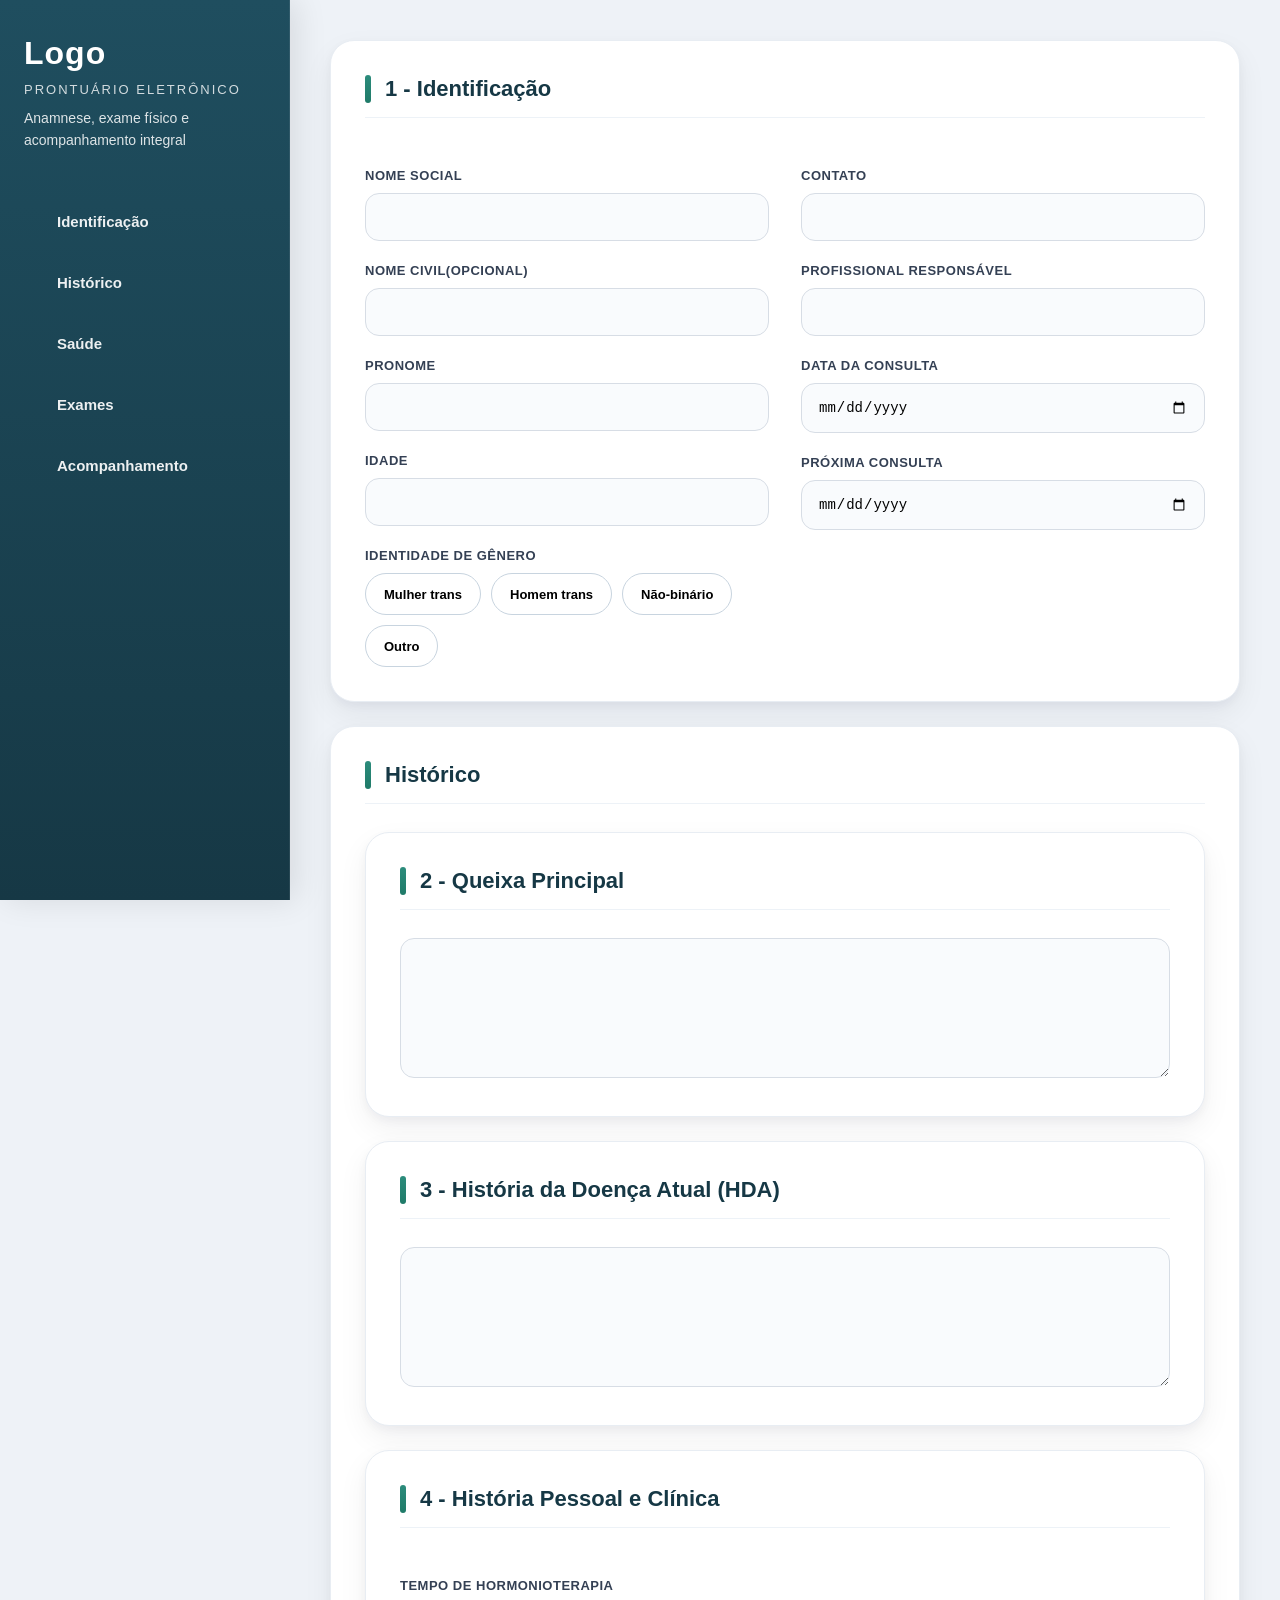
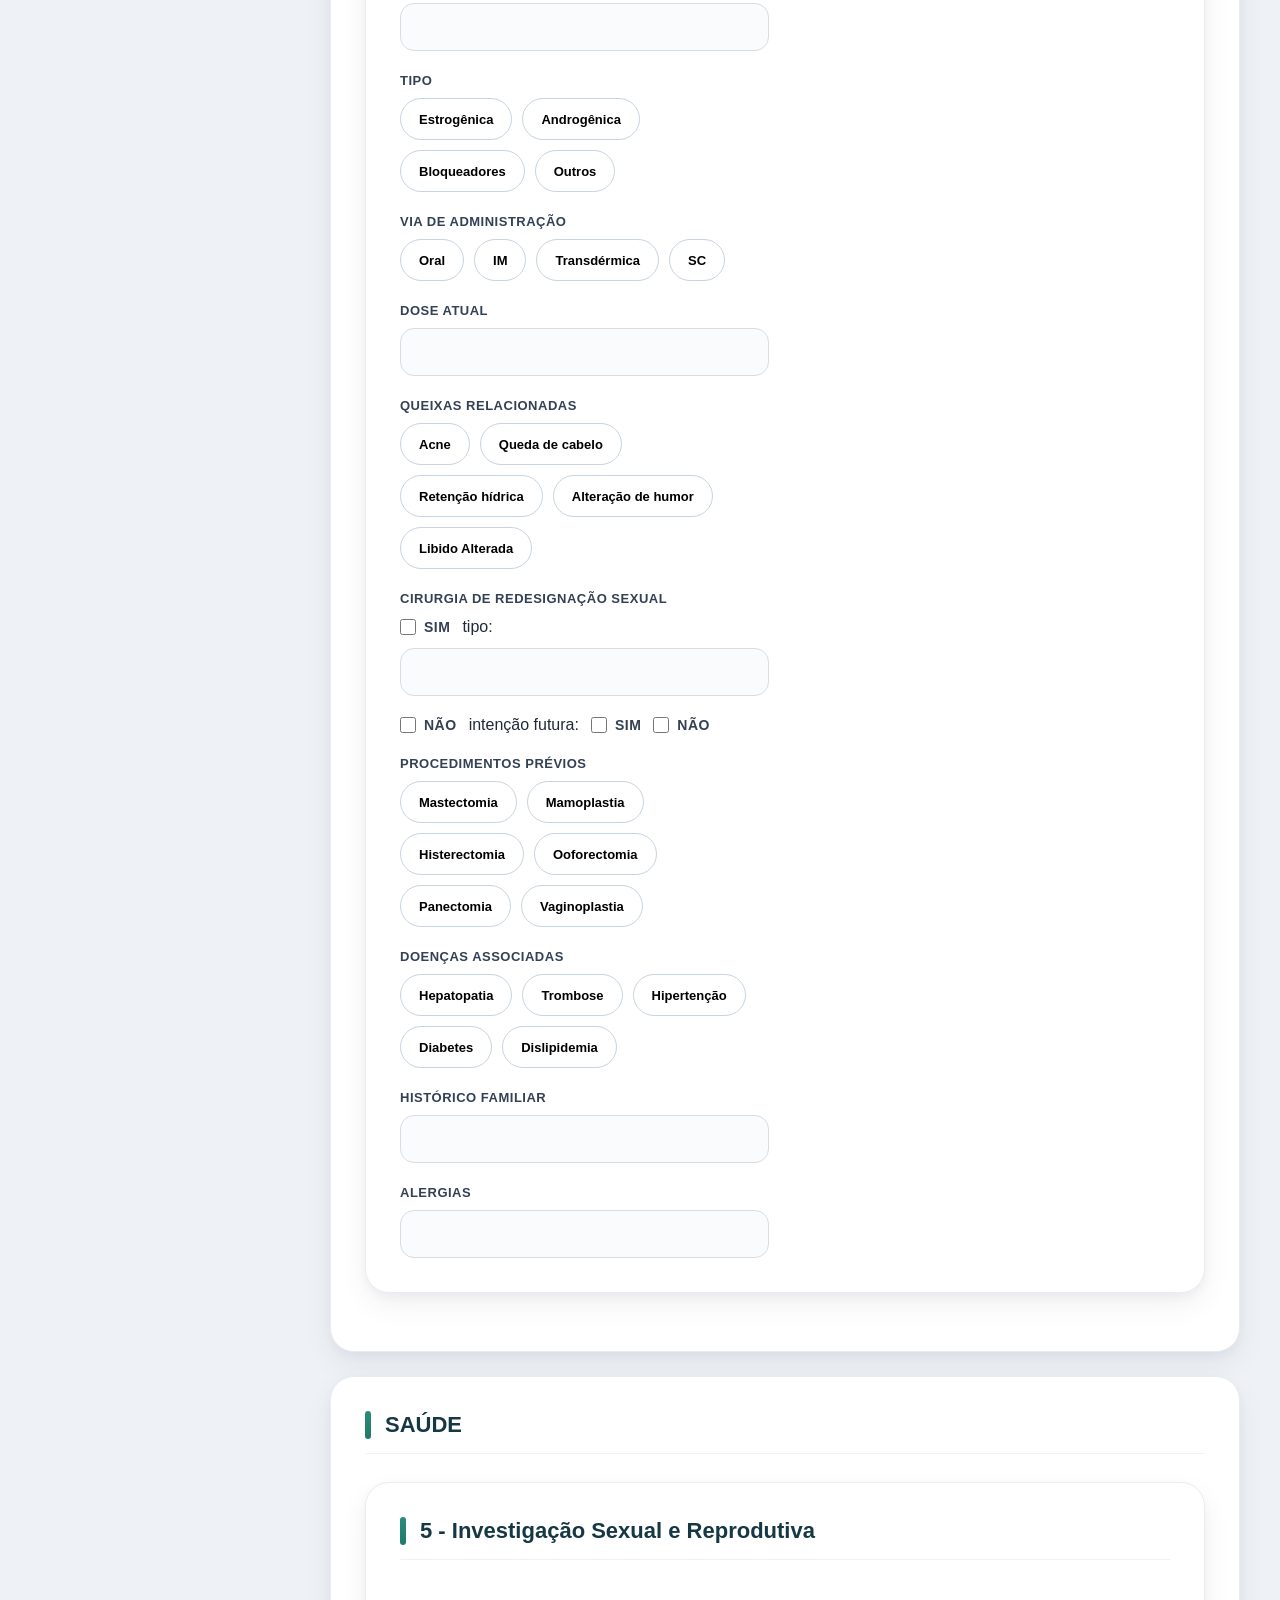
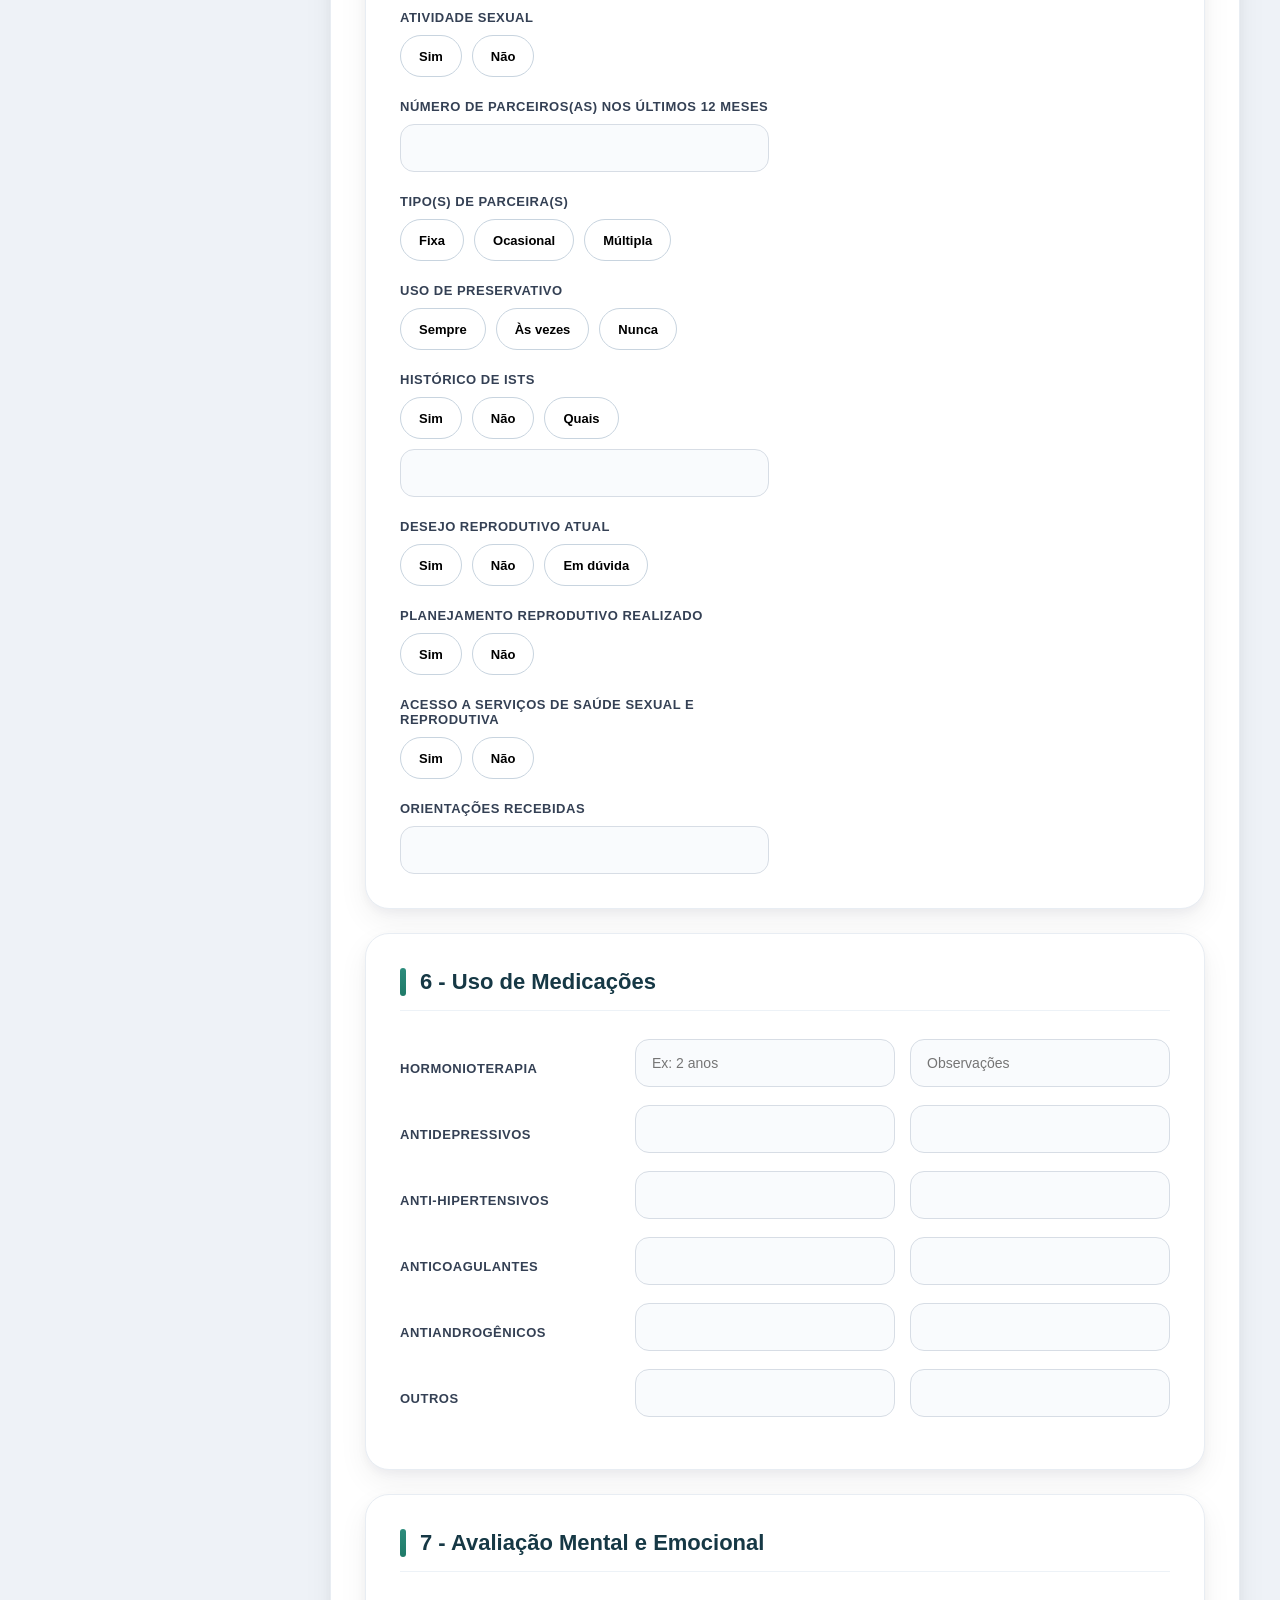
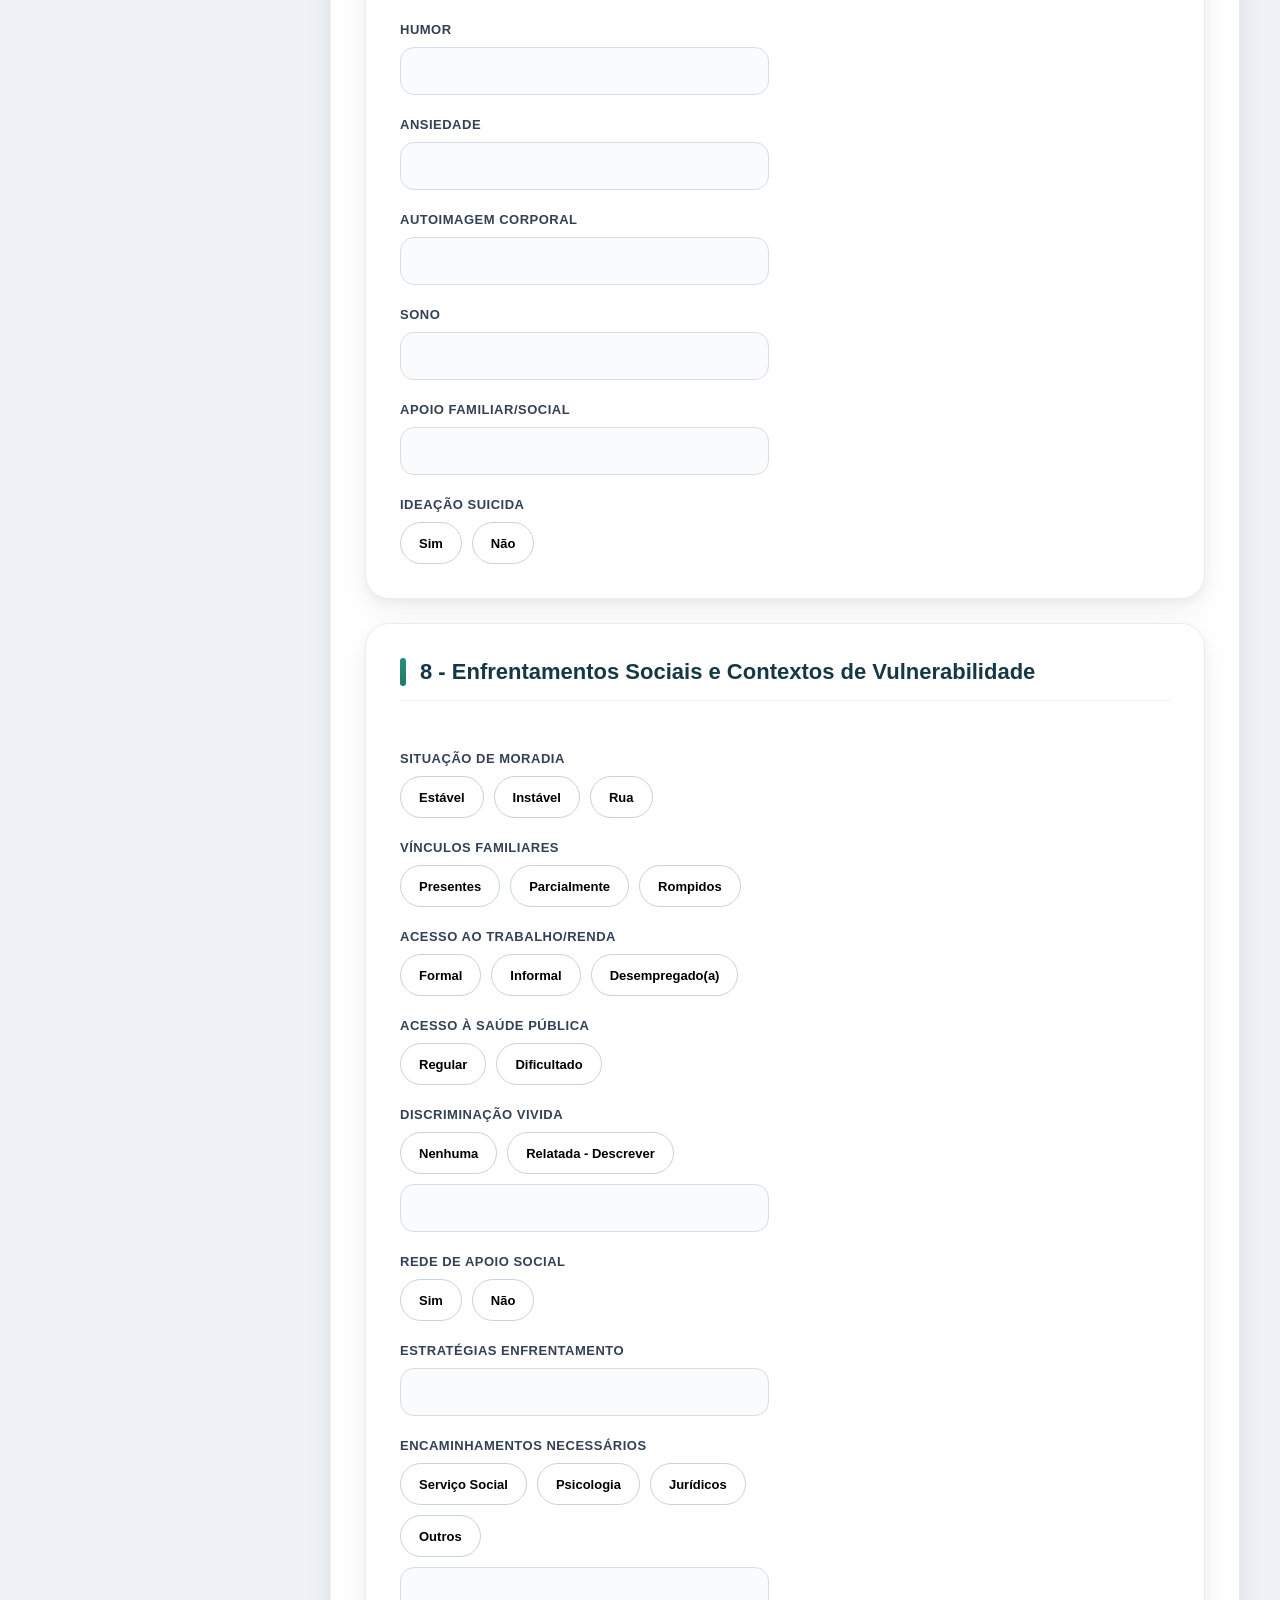
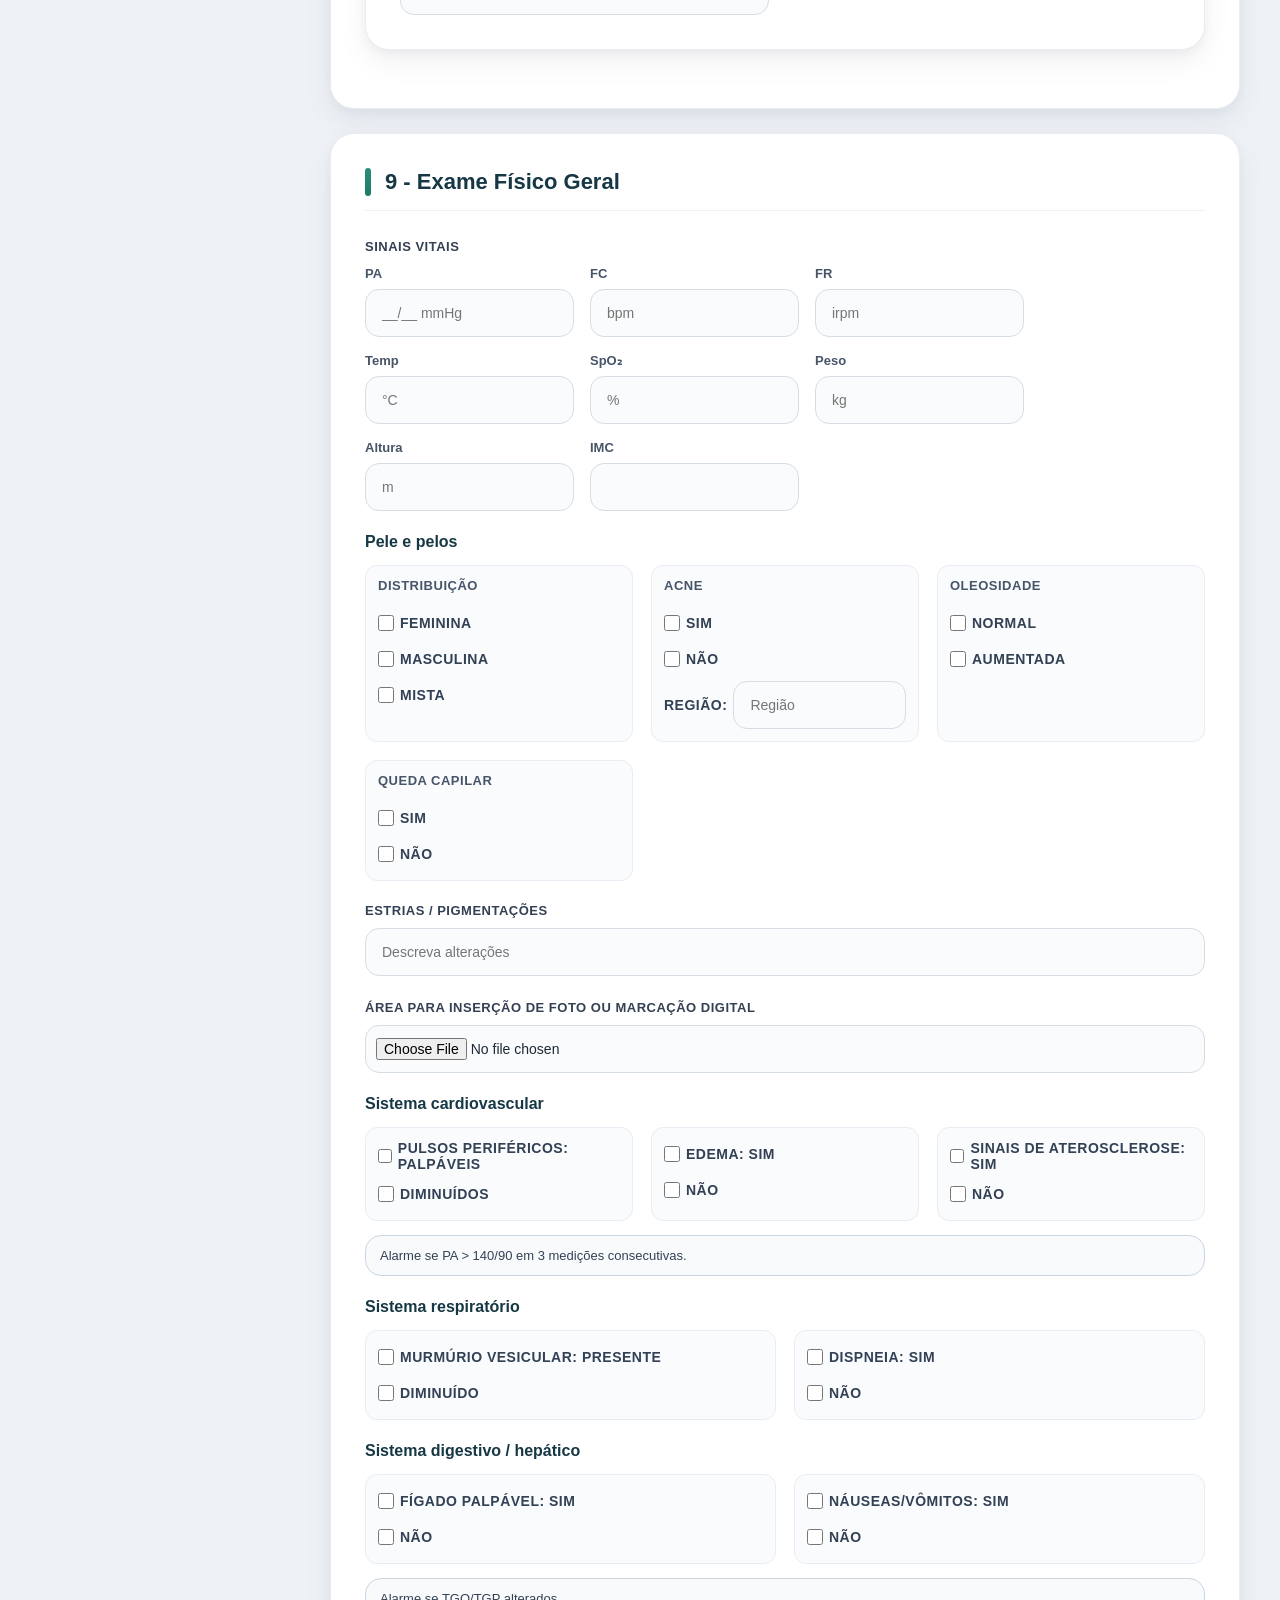
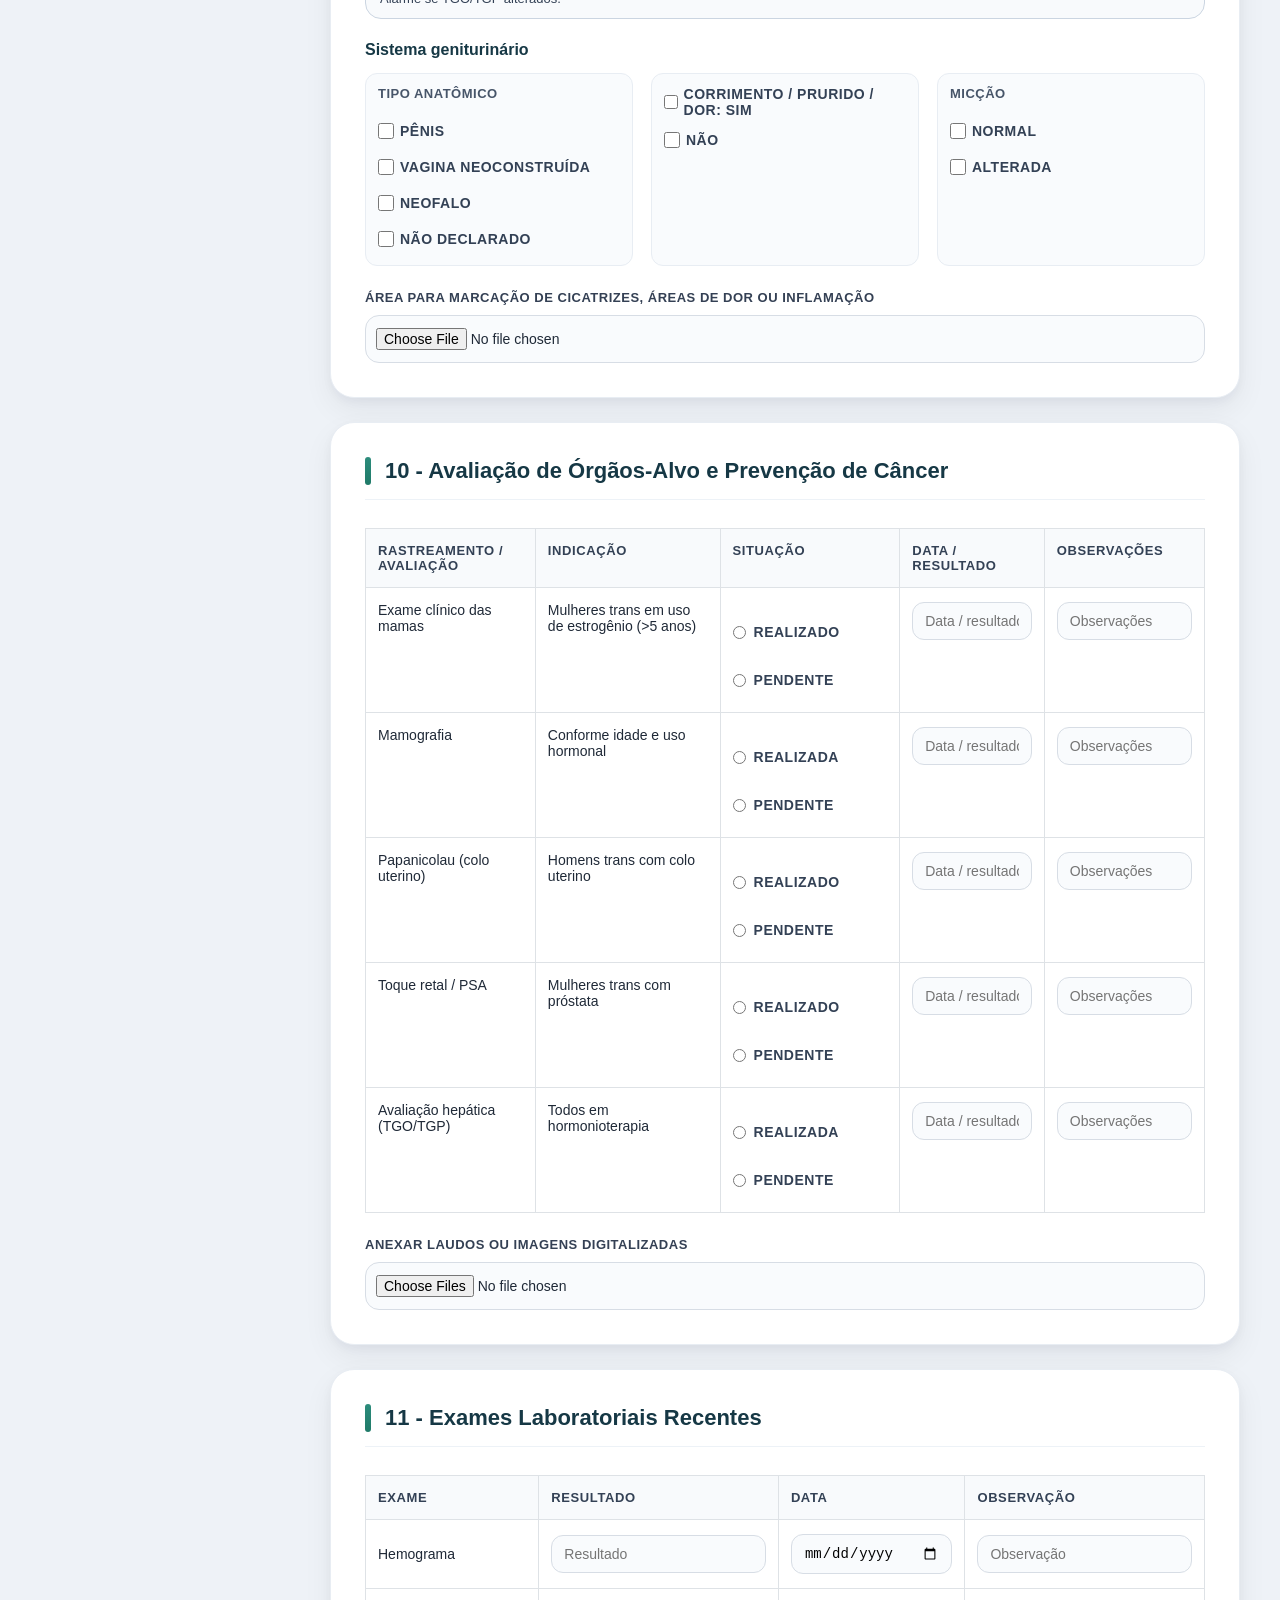
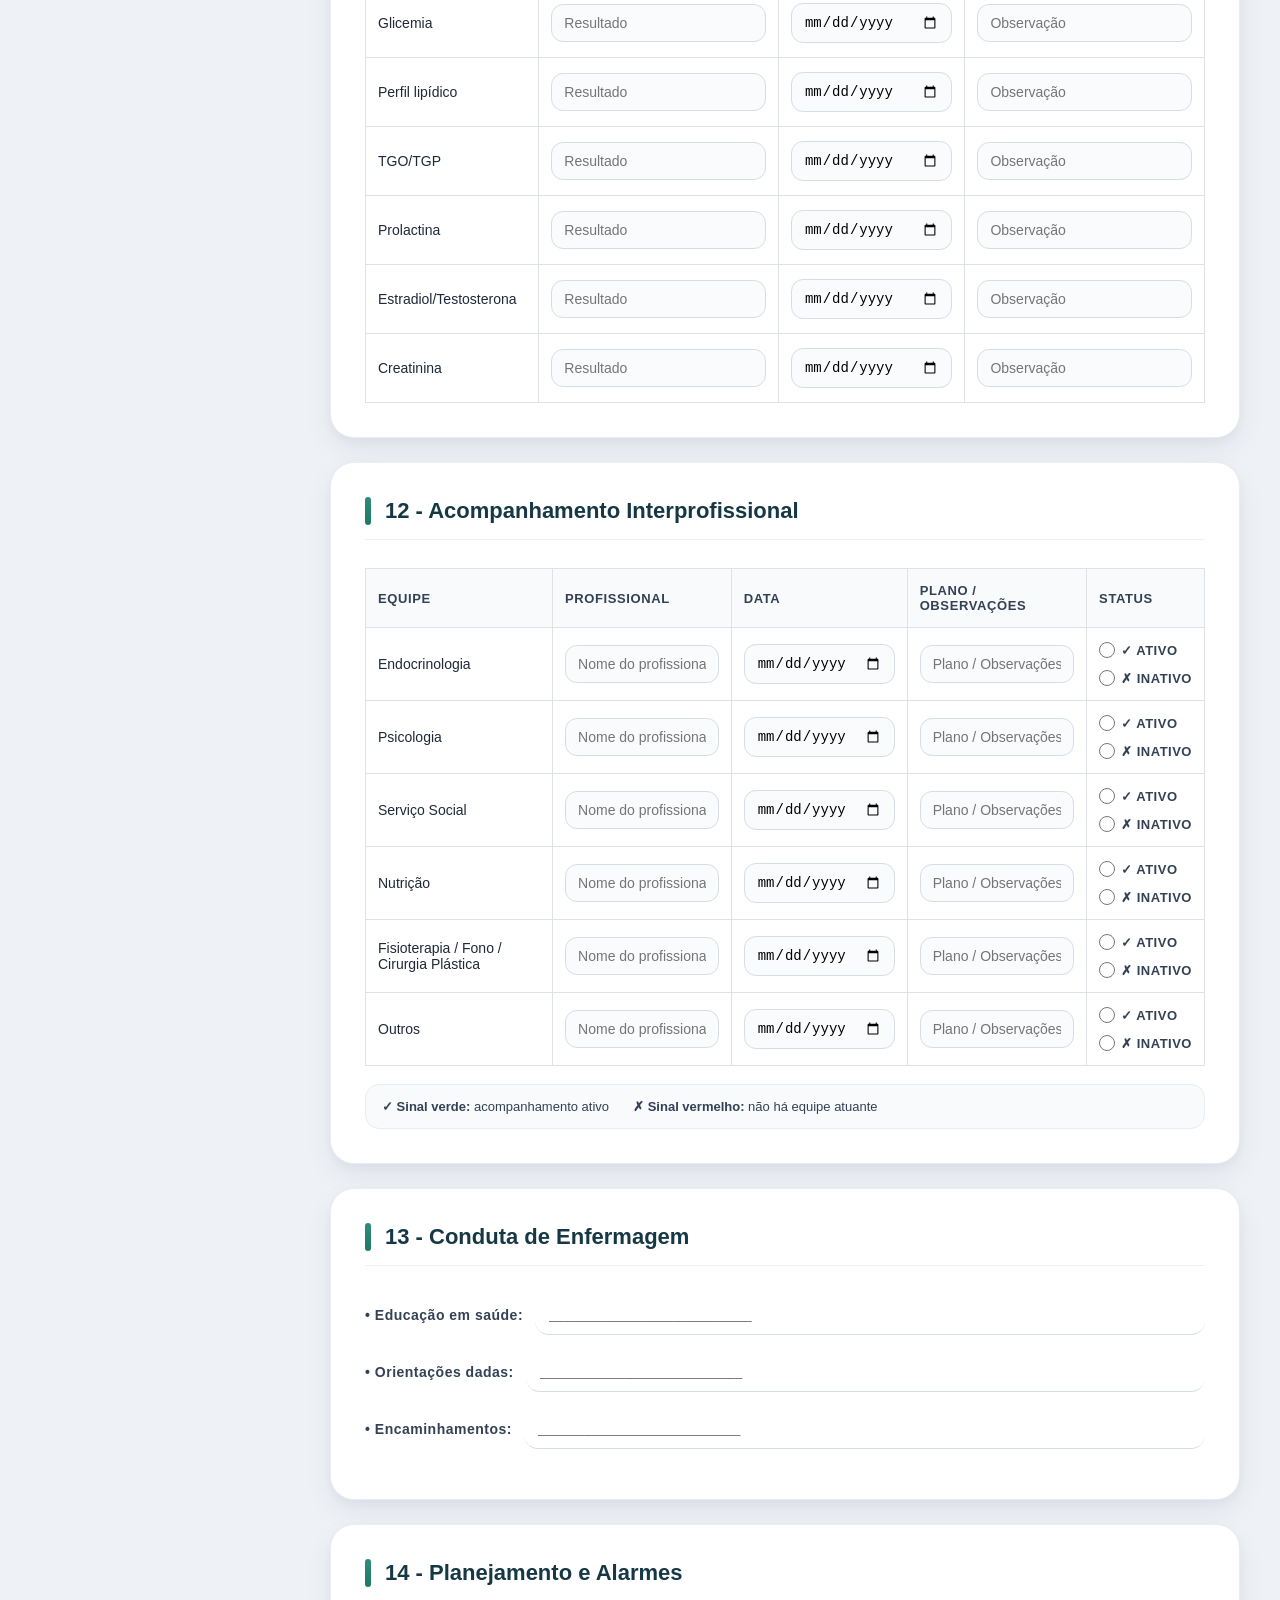
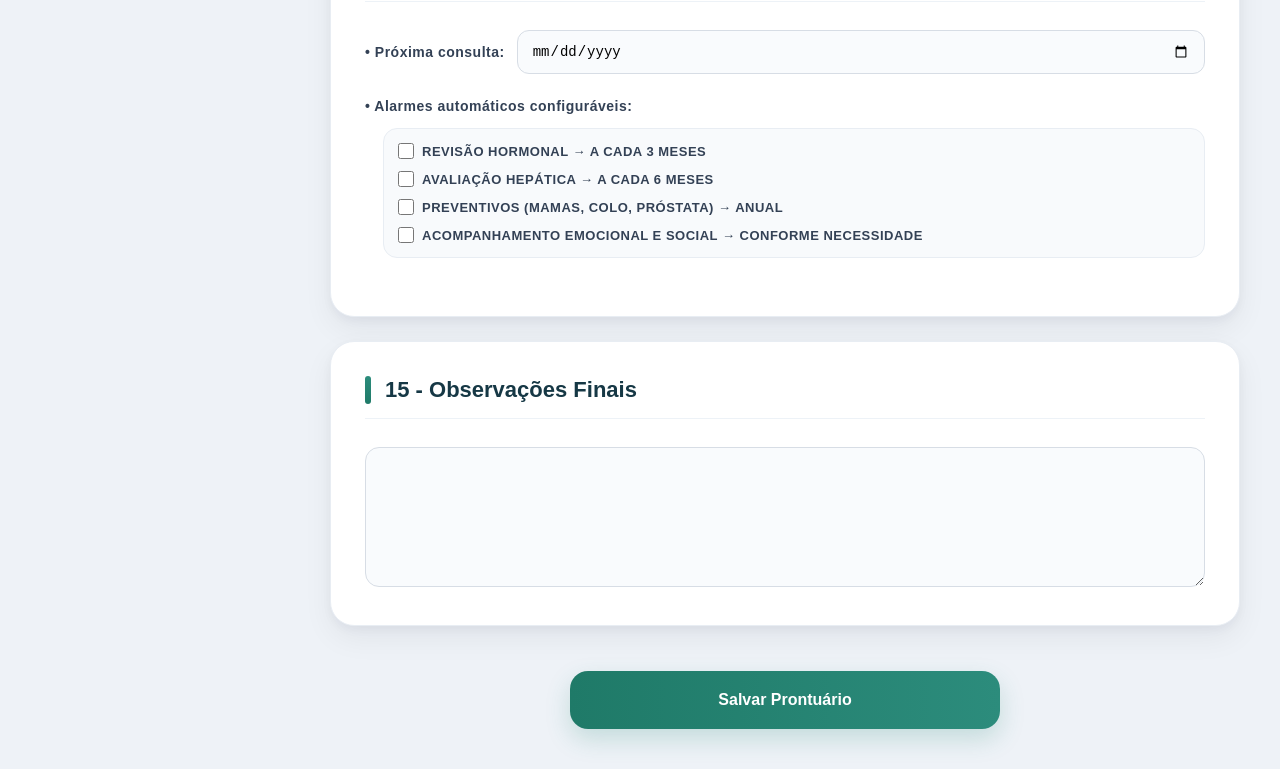
==== TelaInicial/Index.html @ a903171a "Nova alteração" ====
<!DOCTYPE html>
<html lang="pt-BR">

<head>
  <meta charset="UTF-8">
  <title>Prontuário Eletrônico</title>
  <link rel="stylesheet" href="style.css">
  <link rel="stylesheet"
  href="https://cdn-uicons.flaticon.com/uicons-regular-rounded/css/uicons-regular-rounded.css">
  
</head>

<body>

  <div class="sidebar">

    <div class="logo">
      <h2>Logo</h2>
      <p class="subtitle">PRONTUÁRIO ELETRÔNICO</p>
      <p>Anamnese, exame físico e acompanhamento integral</p>
    </div>

    <nav class="menu">

  <a href="#">
    <i class="fi fi-rr-user"></i>
    Identificação
  </a>

  <a href="#">
    <i class="fi fi-rr-file-medical"></i>
    Histórico
  </a>

  <a href="#">
    <i class="fi fi-rr-heart"></i>
    Saúde
  </a>

  <a href="#">
    <i class="fi fi-rr-test-tube"></i>
    Exames
  </a>

  <a href="#">
    <i class="fi fi-rr-envelope"></i>
    Acompanhamento
  </a>

</nav>

  </div>

  <!-- CONTEÚDO -->
  <div class="content">

    <form>

      <!-- IDENTIFICAÇÃO -->
      <div class="section">

        <h2>1 - Identificação</h2>

        <div class="grid-2">

          <div>

            <label>Nome Social</label>
            <input type="text" id="nome">

            <label>Nome Civil(Opcional)</label>
            <input type="text" id="nomeCivil">

            <label>Pronome</label>
            <input type="text" id="pronome">

            <label>Idade</label>
            <input type="number" id="idade">

             
              <label>Identidade de Gênero</label>

              <div class="buttons" id="identidadeGenero">
              <button type="button" class="btn-select">Mulher trans</button>
              <button type="button" class="btn-select">Homem trans</button>
              <button type="button" class="btn-select">Não-binário</button>
              <button type="button" class="btn-select">Outro</button>
            </div>

          </div>

          <div>

            <label>Contato</label>
            <input type="text" id="contato">

            <label>Profissional responsável</label>
            <input type="text" id="profissional">

            <label>Data da Consulta</label>
            <input type="date" id="dataConsulta">

            <label>Próxima Consulta</label>
            <input type="date" id="proximaConsulta">

          </div>

        </div>

      </div>

      <!-- HISTÓRICO -->
      <div class="section">

        <h2>Histórico</h2>

        <!-- QUEIXA -->
        <div class="section" >
          <h2>2 - Queixa Principal</h2>
          <textarea id="queixaPrincipal" ></textarea>
        </div>

        <!-- HDA -->
        <div class="section" >
          <h2>3 - História da Doença Atual (HDA)</h2>
          <textarea id="hda"></textarea>
        </div>

        <!-- HISTÓRIA CLÍNICA -->
        <div class="section">

          <h2>4 - História Pessoal e Clínica</h2>

          <div class="grid-2">

            <div>

              <label>Tempo de Hormonioterapia</label>
              <input type="text" id="tempoHormonioterapia">

              <label>Tipo</label>

              <div class="buttons" id="tipoHormonioterapia">
                <button type="button" class="btn-select">Estrogênica</button>
                <button type="button" class="btn-select">Androgênica</button>
                <button type="button" class="btn-select">Bloqueadores</button>
		            <button type="button" class="btn-select">Outros</button>
              </div>

              <label>Via de Administração</label>

              <div class="buttons" id="viaAdministracao">
                <button type="button" class="btn-select">Oral</button>
                <button type="button" class="btn-select">IM</button>
                <button type="button" class="btn-select">Transdérmica</button>
                <button type="button" class="btn-select">SC</button>
              </div>

              <label>Dose Atual</label>
              <input type="text" id="doseAtual">
	
	     <label>Queixas Relacionadas</label>

              <div class="buttons" id="queixasRelacionadas">
                <button type="button" class="btn-select">Acne</button>
                <button type="button" class="btn-select">Queda de cabelo</button>
                <button type="button" class="btn-select">Retenção hídrica</button>
                <button type="button" class="btn-select">Alteração de humor</button>
		            <button type="button" class="btn-select">Libido Alterada</button>
              </div>

	     <label>Cirurgia de redesignação sexual</label>

             <div class="linha-check">
             <div class="linha-topo">

             <label class="check" >
             <input type="checkbox" id="cirurgiaRedesignacaoSim">
             Sim</label>
             <span>tipo:</span>

             <input type="text" class="input-mini" id="tipoCirurgiaRedesignacao">
             </div>

             <div class="linha-baixo">

             <label class="check" >
             <input type="checkbox" id="cirurgiaRedesignacaoNao">
             Não</label>
             <span>intenção futura:</span>

             <label class="check" >
             <input type="checkbox" id="cirurgiaRedesignacaoIntencao">
             Sim
             </label>

             <label class="check" >
             <input type="checkbox" id="cirurgiaRedesignacaoIntencaoNao">
             Não
             </label>

             </div>
            </div>

              <label>Procedimentos Prévios</label>
              <div class="buttons" id="procedimentosPrevios">
                <button type="button" class="btn-select">Mastectomia</button>
                <button type="button" class="btn-select">Mamoplastia</button>
                <button type="button" class="btn-select">Histerectomia</button>
                <button type="button" class="btn-select">Ooforectomia</button>
		            <button type="button" class="btn-select">Panectomia</button>
                <button type="button" class="btn-select">Vaginoplastia</button>
              </div>

              <label>Doenças Associadas</label>
              <div class="buttons" id="doencasAssociadas">
                <button type="button" class="btn-select">Hepatopatia</button>
                <button type="button" class="btn-select">Trombose</button>
                <button type="button" class="btn-select">Hipertenção</button>
                <button type="button" class="btn-select">Diabetes</button>
		            <button type="button" class="btn-select">Dislipidemia</button>
              </div> 

              <label>Histórico familiar</label>
              <input type="text" id="historicoFamiliar">

              <label>Alergias</label>
              <input type="text" id="alergias">

            </div>

          </div>

        </div>
      </div>

        <!-- SAÚDE SEXUAL -->
       <div class="section">

  <h2>SAÚDE</h2>

  <!-- INVESTIGAÇÃO SEXUAL -->
  <div class="section">

    <h2>5 - Investigação Sexual e Reprodutiva</h2>

    <div class="grid-2">

      <div>

        <label>Atividade sexual</label>

        <div class="buttons" id="atividadeSexual">
          <button type="button" class="btn-select">Sim</button>
          <button type="button" class="btn-select">Não</button>
        </div>

        <label>Número de parceiros(as) nos últimos 12 meses</label>
        <input type="number" id="numeroParceiros">

        <label>Tipo(s) de parceira(s)</label>

        <div class="buttons" id="tipoParceira">
          <button type="button" class="btn-select">Fixa</button>
          <button type="button" class="btn-select">Ocasional</button>
          <button type="button" class="btn-select">Múltipla</button>
        </div>

        <label>Uso de preservativo</label>

        <div class="buttons" id="usoPreservativo">
          <button type="button" class="btn-select">Sempre</button>
          <button type="button" class="btn-select">Às vezes</button>
          <button type="button" class="btn-select">Nunca</button>
        </div>

        <label>Histórico de ISTs</label>

        <div class="buttons ist-group" id="historicoISTs">
          <button type="button" class="btn-select">Sim</button>
          <button type="button" class="btn-select">Não</button>
          <button type="button" class="btn-select">Quais</button>

          <input type="text" class="input-ist" id="quaisISTs">
        </div>

        <label>Desejo reprodutivo atual</label>

        <div class="buttons" id="desejoReprodutivo">
          <button type="button" class="btn-select">Sim</button>
          <button type="button" class="btn-select">Não</button>
          <button type="button" class="btn-select">Em dúvida</button>
        </div>

        <label>Planejamento reprodutivo realizado</label>

        <div class="buttons" id="planejamentoReprodutivo">
          <button type="button" class="btn-select">Sim</button>
          <button type="button" class="btn-select">Não</button>
        </div>

        <label>Acesso a Serviços de saúde sexual e reprodutiva</label>

        <div class="buttons" id="acessoServicosSaude">
          <button type="button" class="btn-select">Sim</button>
          <button type="button" class="btn-select">Não</button>
        </div>

        <label>Orientações recebidas</label>
        <input type="text" id="orientacoesRecebidas">

      </div>

    </div>

  </div>
  <!-- FECHAMENTO DA SECTION 5 -->



  <!-- USO DE MEDICAÇÕES -->
  <div class="section" id="usoMedicacoes">

    <h2>6 - Uso de Medicações</h2>

    <div class="med-row">
      <label>Hormonioterapia</label>
      <input type="text" placeholder="Ex: 2 anos" id="hormonioterapia">
      <input type="text" placeholder="Observações" id="observacoesHormonioterapia">
    </div>

    <div class="med-row">
      <label>Antidepressivos</label>
      <input type="text" id="antidepressivos">
      <input type="text" id="observacoesAntidepressivos">
    </div>

    <div class="med-row">
      <label>Anti-hipertensivos</label>
      <input type="text" id="antiHipertensivos">
      <input type="text" id="observacoesAntiHipertensivos">
    </div>

    <div class="med-row">
      <label>Anticoagulantes</label>
      <input type="text" id="anticoagulantes">
      <input type="text" id="observacoesAnticoagulantes">
    </div>

    <div class="med-row">
      <label>Antiandrogênicos</label>
      <input type="text" id="antiandrogenicos">
      <input type="text" id="observacoesAntiandrogenicos">
    </div>

    <div class="med-row">
      <label>Outros</label>
      <input type="text" id="outros">
      <input type="text" id="observacoesOutros">
    </div>

  </div>



  <!-- SAÚDE MENTAL -->
  <div class="section">

    <h2>7 - Avaliação Mental e Emocional</h2>

    <div class="grid-2">

      <div>

        <label>Humor</label>
        <input type="text" id="humor">

        <label>Ansiedade</label>
        <input type="text" id="ansiedade">

        <label>Autoimagem corporal</label>
        <input type="text" id="autoimagemCorporal">

        <label>Sono</label>
        <input type="text" id="sono">

        <label>Apoio Familiar/Social</label>
        <input type="text" id="apoiFamiliarSocial">

        <label>Ideação suicida</label>

        <div class="buttons" id="ideacaoSuicida">
          <button type="button" class="btn-select">Sim</button>
          <button type="button" class="btn-select">Não</button>
        </div>

      </div>

    </div>

  </div>



  <!-- ENFRENTAMENTOS SOCIAIS -->
  <div class="section">

    <h2>8 - Enfrentamentos Sociais e Contextos de Vulnerabilidade</h2>

    <div class="grid-2">

      <div>

        <label>Situação de Moradia</label>

        <div class="buttons" id="situacaoMoradia">
          <button type="button" class="btn-select">Estável</button>
          <button type="button" class="btn-select">Instável</button>
          <button type="button" class="btn-select">Rua</button>
        </div>

        <label>Vínculos Familiares</label>

        <div class="buttons" id="vinculosFamiliares">
          <button type="button" class="btn-select">Presentes</button>
          <button type="button" class="btn-select">Parcialmente</button>
          <button type="button" class="btn-select">Rompidos</button>
        </div>

        <label>Acesso ao Trabalho/Renda</label>

        <div class="buttons" id="acessoTrabalhoRenda">
          <button type="button" class="btn-select">Formal</button>
          <button type="button" class="btn-select">Informal</button>
          <button type="button" class="btn-select">Desempregado(a)</button>
        </div>

        <label>Acesso à Saúde Pública</label>

        <div class="buttons" id="acessoSaudePublica">
          <button type="button" class="btn-select">Regular</button>
          <button type="button" class="btn-select">Dificultado</button>
        </div>

        <label>Discriminação vivida</label>

        <div class="buttons vivida-group" id="discriminacaoVivida">
          <button type="button" class="btn-select">Nenhuma</button>
          <button type="button" class="btn-select">Relatada - Descrever</button>

          <input type="text"
                 class="input-vivida"
                 id="observacoesDiscriminacaoVivida">
        </div>

        <label>Rede de Apoio Social</label>

        <div class="buttons" id="redeApoioSocial">
          <button type="button" class="btn-select">Sim</button>
          <button type="button" class="btn-select">Não</button>
        </div>

        <label>Estratégias Enfrentamento</label>
        <input type="text" id="estrategiasEnfrentamento">

        <label>Encaminhamentos Necessários</label>

        <div class="buttons encaminhamento-group"
             id="encaminhamentosNecessarios">

          <button type="button" class="btn-select">
            Serviço Social
          </button>

          <button type="button" class="btn-select">
            Psicologia
          </button>

          <button type="button" class="btn-select">
            Jurídicos
          </button>

          <button type="button" class="btn-select">
            Outros
          </button>

          <input type="text"
                 class="input-encaminhamento"
                 id="observacoesEncaminhamentos">
        </div>

      </div>

    </div>

  </div>

</div>

      <!-- EXAME FÍSICO -->
       <section class="section">

        <h2>9 - Exame Físico Geral</h2>

        <div class="subsection">
          <label>Sinais vitais</label>
          <div class="vital-row">
            <div class="vital-item">
              <span>PA</span>
              <input type="text" id="pa" placeholder="__/__ mmHg">
            </div>
            <div class="vital-item">
              <span>FC</span>
              <input type="text" id="frequenciaCardiaca" placeholder="bpm">
            </div>
            <div class="vital-item">
              <span>FR</span>
              <input type="text" id="frequenciaRespiratoria" placeholder="irpm">
            </div>
            <div class="vital-item">
              <span>Temp</span>
              <input type="text" id="temperatura" placeholder="°C">
            </div>
            <div class="vital-item">
              <span>SpO₂</span>
              <input type="text" id="spo2" placeholder="%">
            </div>
            <div class="vital-item">
              <span>Peso</span>
              <input type="text" id="peso" placeholder="kg">
            </div>
            <div class="vital-item">
              <span>Altura</span>
              <input type="text" id="altura" placeholder="m">
            </div>
            <div class="vital-item">
              <span>IMC</span>
              <input type="text" id="imc" placeholder="">
            </div>
          </div>
        </div>

        <div class="subsection">
          <h3>Pele e pelos</h3>
          <div class="checks-grid">
            <div>
              <span class="group-label">Distribuição</span>
              <label class="check"><input type="checkbox" name="distribuicaoPele" value="feminina"> Feminina</label>
              <label class="check"><input type="checkbox" name="distribuicaoPele" value="masculina"> Masculina</label>
              <label class="check"><input type="checkbox" name="distribuicaoPele" value="mista"> Mista</label>
            </div>
            <div>
              <span class="group-label">Acne</span>
              <label class="check"><input type="checkbox" name="acne" value="sim"> Sim</label>
              <label class="check"><input type="checkbox" name="acne" value="nao"> Não</label>
              <label class="check"><span>Região:</span><input type="text" id="regiaoAcne" placeholder="Região"></label>
            </div>
            <div>
              <span class="group-label">Oleosidade</span>
              <label class="check"><input type="checkbox" name="oleosidade" value="normal"> Normal</label>
              <label class="check"><input type="checkbox" name="oleosidade" value="aumentada"> Aumentada</label>
            </div>
            <div>
              <span class="group-label">Queda capilar</span>
              <label class="check"><input type="checkbox" name="quedaCapilar" value="sim"> Sim</label>
              <label class="check"><input type="checkbox" name="quedaCapilar" value="nao"> Não</label>
            </div>
          </div>

          <label for="estriasPigmentacoes">Estrias / pigmentações</label>
          <input type="text" id="estriasPigmentacoes" placeholder="Descreva alterações">

          <div class="file-field">
            <label for="fotoPele">Área para inserção de foto ou marcação digital</label>
            <input type="file" id="fotoPele" accept="image/*">
          </div>
        </div>

        <div class="subsection">
          <h3>Sistema cardiovascular</h3>
          <div class="checks-grid">
            <div>
              <label class="check"><input type="checkbox" name="pulsosPerifericos" value="palpaveis"> Pulsos periféricos: Palpáveis</label>
              <label class="check"><input type="checkbox" name="pulsosPerifericos" value="diminuido"> Diminuídos</label>
            </div>
            <div>
              <label class="check"><input type="checkbox" name="edema" value="sim"> Edema: Sim</label>
              <label class="check"><input type="checkbox" name="edema" value="nao"> Não</label>
            </div>
            <div>
              <label class="check"><input type="checkbox" name="aterosclerose" value="sim"> Sinais de aterosclerose: Sim</label>
              <label class="check"><input type="checkbox" name="aterosclerose" value="nao"> Não</label>
            </div>
          </div>
          <div class="alert-small">Alarme se PA &gt; 140/90 em 3 medições consecutivas.</div>
        </div>

        <div class="subsection">
          <h3>Sistema respiratório</h3>
          <div class="checks-grid">
            <div>
              <label class="check"><input type="checkbox" name="murmurioVesicular" value="presente"> Murmúrio vesicular: Presente</label>
              <label class="check"><input type="checkbox" name="murmurioVesicular" value="diminuido"> Diminuído</label>
            </div>
            <div>
              <label class="check"><input type="checkbox" name="dispneia" value="sim"> Dispneia: Sim</label>
              <label class="check"><input type="checkbox" name="dispneia" value="nao"> Não</label>
            </div>
          </div>
        </div>

        <div class="subsection">
          <h3>Sistema digestivo / hepático</h3>
          <div class="checks-grid">
            <div>
              <label class="check"><input type="checkbox" name="figadoPalpavel" value="sim"> Fígado palpável: Sim</label>
              <label class="check"><input type="checkbox" name="figadoPalpavel" value="nao"> Não</label>
            </div>
            <div>
              <label class="check"><input type="checkbox" name="nauseasVomitos" value="sim"> Náuseas/vômitos: Sim</label>
              <label class="check"><input type="checkbox" name="nauseasVomitos" value="nao"> Não</label>
            </div>
          </div>
          <div class="alert-small">Alarme se TGO/TGP alterados.</div>
        </div>

        <div class="subsection">
          <h3>Sistema geniturinário</h3>
          <div class="checks-grid">
            <div>
              <span class="group-label">Tipo anatômico</span>
              <label class="check"><input type="checkbox" name="tipoAnatomico" value="penis"> Pênis</label>
              <label class="check"><input type="checkbox" name="tipoAnatomico" value="vagina"> Vagina neoconstruída</label>
              <label class="check"><input type="checkbox" name="tipoAnatomico" value="neofalo"> Neofalo</label>
              <label class="check"><input type="checkbox" name="tipoAnatomico" value="naoDeclarado"> Não declarado</label>
            </div>
            <div>
              <label class="check"><input type="checkbox" name="corrimento" value="sim"> Corrimento / prurido / dor: Sim</label>
              <label class="check"><input type="checkbox" name="corrimento" value="nao"> Não</label>
            </div>
            <div>
              <span class="group-label">Micção</span>
              <label class="check"><input type="checkbox" name="miccao" value="normal"> Normal</label>
              <label class="check"><input type="checkbox" name="miccao" value="alterada"> Alterada</label>
            </div>
          </div>
          <div class="file-field">
            <label for="fotoGeniturinario">Área para marcação de cicatrizes, áreas de dor ou inflamação</label>
            <input type="file" id="fotoGeniturinario" accept="image/*">
          </div>
        </div>

      </section>

      <!-- RASTREAMENTO / AVALIAÇÃO -->
      <section class="section">

        <h2>10 - Avaliação de Órgãos-Alvo e Prevenção de Câncer</h2>

        <div class="table-wrap">
          <table class="avaliacao-table">
            <thead>
              <tr>
                <th>Rastreamento / Avaliação</th>
                <th>Indicação</th>
                <th>Situação</th>
                <th>Data / Resultado</th>
                <th>Observações</th>
              </tr>
            </thead>
            <tbody>
              <tr>
                <td>Exame clínico das mamas</td>
                <td>Mulheres trans em uso de estrogênio (&gt;5 anos)</td>
                <td>
                  <label class="radio-inline">
                    <input type="radio" name="situacaoMama" value="realizado">
                    Realizado
                  </label>
                  <label class="radio-inline">
                    <input type="radio" name="situacaoMama" value="pendente">
                    Pendente
                  </label>
                </td>
                <td><input type="text" name="dataMama" placeholder="Data / resultado"></td>
                <td><input type="text" name="obsMama" placeholder="Observações"></td>
              </tr>
              <tr>
                <td>Mamografia</td>
                <td>Conforme idade e uso hormonal</td>
                <td>
                  <label class="radio-inline">
                    <input type="radio" name="situacaoMamografia" value="realizado">
                    Realizada
                  </label>
                  <label class="radio-inline">
                    <input type="radio" name="situacaoMamografia" value="pendente">
                    Pendente
                  </label>
                </td>
                <td><input type="text" name="dataMamografia" placeholder="Data / resultado"></td>
                <td><input type="text" name="obsMamografia" placeholder="Observações"></td>
              </tr>
              <tr>
                <td>Papanicolau (colo uterino)</td>
                <td>Homens trans com colo uterino</td>
                <td>
                  <label class="radio-inline">
                    <input type="radio" name="situacaoPapanicolau" value="realizado">
                    Realizado
                  </label>
                  <label class="radio-inline">
                    <input type="radio" name="situacaoPapanicolau" value="pendente">
                    Pendente
                  </label>
                </td>
                <td><input type="text" name="dataPapanicolau" placeholder="Data / resultado"></td>
                <td><input type="text" name="obsPapanicolau" placeholder="Observações"></td>
              </tr>
              <tr>
                <td>Toque retal / PSA</td>
                <td>Mulheres trans com próstata</td>
                <td>
                  <label class="radio-inline">
                    <input type="radio" name="situacaoPSA" value="realizado">
                    Realizado
                  </label>
                  <label class="radio-inline">
                    <input type="radio" name="situacaoPSA" value="pendente">
                    Pendente
                  </label>
                </td>
                <td><input type="text" name="dataPSA" placeholder="Data / resultado"></td>
                <td><input type="text" name="obsPSA" placeholder="Observações"></td>
              </tr>
              <tr>
                <td>Avaliação hepática (TGO/TGP)</td>
                <td>Todos em hormonioterapia</td>
                <td>
                  <label class="radio-inline">
                    <input type="radio" name="situacaoHepatica" value="realizado">
                    Realizada
                  </label>
                  <label class="radio-inline">
                    <input type="radio" name="situacaoHepatica" value="pendente">
                    Pendente
                  </label>
                </td>
                <td><input type="text" name="dataHepatica" placeholder="Data / resultado"></td>
                <td><input type="text" name="obsHepatica" placeholder="Observações"></td>
              </tr>
            </tbody>
          </table>
        </div>

        <div class="file-field">
          <label for="anexosPreventivos">Anexar laudos ou imagens digitalizadas</label>
          <input type="file" id="anexosPreventivos" multiple>
        </div>

      </section>

      <!-- EXAMES -->
      <section class="section">

        <h2>11 - Exames Laboratoriais Recentes</h2>

        <div class="table-wrap">
          <table class="exames-table">
            <thead>
              <tr>
                <th>Exame</th>
                <th>Resultado</th>
                <th>Data</th>
                <th>Observação</th>
              </tr>
            </thead>
            <tbody>
              <tr>
                <td>Hemograma</td>
                <td><input type="text" id="hemograma" placeholder="Resultado"></td>
                <td><input type="date" id="dataHemograma"></td>
                <td><input type="text" id="obsHemograma" placeholder="Observação"></td>
              </tr>
              <tr>
                <td>Glicemia</td>
                <td><input type="text" id="glicemia" placeholder="Resultado"></td>
                <td><input type="date" id="dataGlicemia"></td>
                <td><input type="text" id="obsGlicemia" placeholder="Observação"></td>
              </tr>
              <tr>
                <td>Perfil lipídico</td>
                <td><input type="text" id="perfilLipidico" placeholder="Resultado"></td>
                <td><input type="date" id="dataPerfilLipidico"></td>
                <td><input type="text" id="obsPerfilLipidico" placeholder="Observação"></td>
              </tr>
              <tr>
                <td>TGO/TGP</td>
                <td><input type="text" id="tgoTgp" placeholder="Resultado"></td>
                <td><input type="date" id="dataTgoTgp"></td>
                <td><input type="text" id="obsTgoTgp" placeholder="Observação"></td>
              </tr>
              <tr>
                <td>Prolactina</td>
                <td><input type="text" id="prolactina" placeholder="Resultado"></td>
                <td><input type="date" id="dataProlactina"></td>
                <td><input type="text" id="obsProlactina" placeholder="Observação"></td>
              </tr>
              <tr>
                <td>Estradiol/Testosterona</td>
                <td><input type="text" id="estradiolTestosterona" placeholder="Resultado"></td>
                <td><input type="date" id="dataEstradiolTestosterona"></td>
                <td><input type="text" id="obsEstradiolTestosterona" placeholder="Observação"></td>
              </tr>
              <tr>
                <td>Creatinina</td>
                <td><input type="text" id="creatina" placeholder="Resultado"></td>
                <td><input type="date" id="dataCreatina"></td>
                <td><input type="text" id="obsCreatina" placeholder="Observação"></td>
              </tr>
            </tbody>
          </table>
        </div>

      </section>

       <!-- Acompanhamentos -->
      <section class="section">

        <h2>12 - Acompanhamento Interprofissional</h2>

        <div class="table-wrap">
          <table class="acompanhamento-table">
            <thead>
              <tr>
                <th>Equipe</th>
                <th>Profissional</th>
                <th>Data</th>
                <th>Plano / Observações</th>
                <th>Status</th>
              </tr>
            </thead>
            <tbody>
              <tr>
                <td>Endocrinologia</td>
                <td><input type="text" id="profEndocrinologia" placeholder="Nome do profissional"></td>
                <td><input type="date" id="dataEndocrinologia"></td>
                <td><input type="text" id="planoEndocrinologia" placeholder="Plano / Observações"></td>
                <td>
                  <label class="status-check"><input type="radio" name="statusEndocrinologia" value="ativo"> ✓ Ativo</label>
                  <label class="status-check"><input type="radio" name="statusEndocrinologia" value="inativo"> ✗ Inativo</label>
                </td>
              </tr>
              <tr>
                <td>Psicologia</td>
                <td><input type="text" id="profPsicologia" placeholder="Nome do profissional"></td>
                <td><input type="date" id="dataPsicologia"></td>
                <td><input type="text" id="planoPsicologia" placeholder="Plano / Observações"></td>
                <td>
                  <label class="status-check"><input type="radio" name="statusPsicologia" value="ativo"> ✓ Ativo</label>
                  <label class="status-check"><input type="radio" name="statusPsicologia" value="inativo"> ✗ Inativo</label>
                </td>
              </tr>
              <tr>
                <td>Serviço Social</td>
                <td><input type="text" id="profServicoSocial" placeholder="Nome do profissional"></td>
                <td><input type="date" id="dataServicoSocial"></td>
                <td><input type="text" id="planoServicoSocial" placeholder="Plano / Observações"></td>
                <td>
                  <label class="status-check"><input type="radio" name="statusServicoSocial" value="ativo"> ✓ Ativo</label>
                  <label class="status-check"><input type="radio" name="statusServicoSocial" value="inativo"> ✗ Inativo</label>
                </td>
              </tr>
              <tr>
                <td>Nutrição</td>
                <td><input type="text" id="profNutricao" placeholder="Nome do profissional"></td>
                <td><input type="date" id="dataNutricao"></td>
                <td><input type="text" id="planoNutricao" placeholder="Plano / Observações"></td>
                <td>
                  <label class="status-check"><input type="radio" name="statusNutricao" value="ativo"> ✓ Ativo</label>
                  <label class="status-check"><input type="radio" name="statusNutricao" value="inativo"> ✗ Inativo</label>
                </td>
              </tr>
              <tr>
                <td>Fisioterapia / Fono / Cirurgia Plástica</td>
                <td><input type="text" id="profFisioterapia" placeholder="Nome do profissional"></td>
                <td><input type="date" id="dataFisioterapia"></td>
                <td><input type="text" id="planoFisioterapia" placeholder="Plano / Observações"></td>
                <td>
                  <label class="status-check"><input type="radio" name="statusFisioterapia" value="ativo"> ✓ Ativo</label>
                  <label class="status-check"><input type="radio" name="statusFisioterapia" value="inativo"> ✗ Inativo</label>
                </td>
              </tr>
              <tr>
                <td>Outros</td>
                <td><input type="text" id="profOutros" placeholder="Nome do profissional"></td>
                <td><input type="date" id="dataOutros"></td>
                <td><input type="text" id="planoOutros" placeholder="Plano / Observações"></td>
                <td>
                  <label class="status-check"><input type="radio" name="statusOutros" value="ativo"> ✓ Ativo</label>
                  <label class="status-check"><input type="radio" name="statusOutros" value="inativo"> ✗ Inativo</label>
                </td>
              </tr>
            </tbody>
          </table>
        </div>

        <div class="legend-box">
          <span class="legend-item"><strong>✓ Sinal verde:</strong> acompanhamento ativo</span>
          <span class="legend-item"><strong>✗ Sinal vermelho:</strong> não há equipe atuante</span>
        </div>

      </section>

      <!-- CONDUTA -->
      <section class="section">

        <h2>13 - Conduta de Enfermagem</h2>

        <div class="conduct-item">
          <label>• Educação em saúde:</label>
          <input type="text" id="educacaoSaude" placeholder="__________________________">
        </div>

        <div class="conduct-item">
          <label>• Orientações dadas:</label>
          <input type="text" id="orientacoesDadas" placeholder="__________________________">
        </div>

        <div class="conduct-item">
          <label>• Encaminhamentos:</label>
          <input type="text" id="encaminhamentos" placeholder="__________________________">
        </div>

      </section>

      <!-- PLANEJAMENTO -->
      <section class="section">

        <h2>14 - Planejamento e Alarmes</h2>

        <div class="plan-item">
          <label>• Próxima consulta:</label>
          <input type="date" id="dataPlanejamento">
        </div>

        <div class="alarms-container">
          <label class="alarms-title">• Alarmes automáticos configuráveis:</label>
          <div class="alarms-list">
            <div class="alarm-check">
              <label class="check"><input type="checkbox" name="alarmeHormonal"> Revisão hormonal → a cada 3 meses</label>
            </div>
            <div class="alarm-check">
              <label class="check"><input type="checkbox" name="alarmeHepatica"> Avaliação hepática → a cada 6 meses</label>
            </div>
            <div class="alarm-check">
              <label class="check"><input type="checkbox" name="alarmePreventivos"> Preventivos (mamas, colo, próstata) → anual</label>
            </div>
            <div class="alarm-check">
              <label class="check"><input type="checkbox" name="alarmeEmocional"> Acompanhamento emocional e social → conforme necessidade</label>
            </div>
          </div>
        </div>

      </section>

      <!-- OBSERVAÇÕES -->
      <section class="section">

        <h2>15 - Observações Finais</h2>

        <textarea id="observacoesFinais"></textarea>

      </section>

      <!-- BOTÃO -->
      <button class="Salvar" type="button" onclick="salvarDados()">
        Salvar Prontuário
      </button>

    </form>

  </div>
  <script src="Script.js"></script>
</body>

</html>
---- TelaInicial/style.css ----
*{
  margin:0;
  padding:0;
  box-sizing:border-box;
}

body{
  font-family:'Segoe UI',sans-serif;
  background:#eef2f7;
  color:#1f2937;
  display:flex;
}

.sidebar{
  width:290px;
  min-height:100vh;

  background:linear-gradient(180deg,#1f4e5f 0%,#163845 100%);

  position:fixed;
  left:0;
  top:0;

  padding:35px 24px;

  color:white;

  box-shadow:6px 0 30px rgba(0,0,0,.10);

  border-right:1px solid rgba(255,255,255,.08);
}

.logo{ margin-bottom:45px; }

.logo h2{
  font-size:32px;
  font-weight:800;
  margin-bottom:10px;
  letter-spacing:1px;
}

.subtitle{
  font-size:13px;
  text-transform:uppercase;
  letter-spacing:2px;
  opacity:.8;
  margin-bottom:10px;
}

.logo p:last-child{
  font-size:14px;
  line-height:1.6;
  opacity:.85;
}

.menu{
  display:flex;
  flex-direction:column;
  gap:12px;
}

.menu a{
  text-decoration:none;
  color:rgba(255,255,255,.92);

  padding:15px 18px;

  border-radius:14px;

  display:flex;
  align-items:center;
  gap:14px;

  font-size:15px;
  font-weight:600;

  transition:.25s ease;

  border:1px solid transparent;
}

.menu a:hover{
  background:rgba(255,255,255,.08);
  border-color:rgba(255,255,255,.08);
  transform:translateX(4px);
}

.content{
  margin-left:290px;
  width:calc(100% - 290px);
  padding:40px;
}

.topbar{
  margin-bottom:28px;
}

.topbar h1{
  font-size:34px;
  font-weight:800;
  color:#163845;
  margin-bottom:6px;
}

.topbar p{
  color:#667085;
  font-size:15px;
}

form{
  width:100%;
  max-width:1250px;
}

.section{
  background:white;
  padding:34px;
  margin-bottom:24px;

  border-radius:24px;

  border:1px solid #e8edf3;

  box-shadow:0 4px 10px rgba(15,23,42,.04),
             0 12px 30px rgba(15,23,42,.06);
}

.section h2{
  font-size:22px;
  margin-bottom:28px;
  color:#163845;
  font-weight:800;

  display:flex;
  align-items:center;
  gap:14px;

  padding-bottom:14px;

  border-bottom:1px solid #edf2f7;
}

.section h2::before{
  content:"";
  width:6px;
  height:28px;
  border-radius:20px;
  background:linear-gradient(180deg,#2c8c7c,#1f7a68);
}

.grid-2{
  display:grid;
  grid-template-columns:1fr 1fr;
  gap:32px;
}

label{
  display:block;

  margin-top:22px;
  margin-bottom:10px;

  font-size:13px;
  font-weight:700;

  text-transform:uppercase;
  letter-spacing:.5px;

  color:#344054;
}

input,
select,
textarea{
  width:100%;
  padding:15px 16px;

  border-radius:14px;

  border:1px solid #d7dde5;

  background:#f9fbfd;

  font-size:14px;

  transition:.25s ease;
}

input:focus,
select:focus,
textarea:focus{
  border-color:#2c8c7c;
  background:white;
  outline:none;

  box-shadow:0 0 0 4px rgba(44,140,124,.12);
}

textarea{
  min-height:140px;
  resize:vertical;
}

/* BUTTONS */
.buttons{
  display:flex;
  flex-wrap:wrap;
  gap:10px;
  margin-top:10px;
}

button{
  height:42px;
  padding:0 18px;

  border-radius:999px;

  border:1px solid #c8d4df;

  background:white;

  font-size:13px;
  font-weight:600;

  cursor:pointer;

  transition:.2s ease;
}

button:hover{
  background:#2c8c7c;
  border-color:#2c8c7c;
  color:white;
  transform:translateY(-1px);
}

.btn-select.ativo{
  background:#2c8c7c;
  border-color:#2c8c7c;
  color:white;
}

.Salvar{
  width:100%;
  max-width:430px;
  height:58px;

  margin:45px auto 0;
  display:block;

  border:none;
  border-radius:18px;

  background:linear-gradient(90deg,#1f7a68,#2c8c7c);

  color:white;

  font-size:16px;
  font-weight:700;

  cursor:pointer;

  box-shadow:0 10px 25px rgba(44,140,124,.22);
}

.Salvar:hover{
  transform:translateY(-2px);
  box-shadow:0 14px 30px rgba(44,140,124,.30);
}

.linha-check{
  display:flex;
  flex-direction:column;
  gap:20px;
  margin-top:12px;
}

.linha-topo,
.linha-baixo{
   display:flex;
  align-items:center;
  gap:12px;
  flex-wrap:wrap;
}

.check {
  display: flex;
  align-items: center;
  justify-content: flex-start;
  gap: 8px;
  margin: 0;
  font-size: 14px;
  width: fit-content;
  cursor: pointer;
}

.check input[type="checkbox"],
.check input[type="radio"] {
  margin: 0;
  width: 16px;
  height: 16px;
}

.vital-row{
  display:flex;
  flex-wrap:wrap;
  gap:16px;
  margin-top:12px;
}

.vital-item{
  min-width:170px;
  display:flex;
  flex-direction:column;
  gap:8px;
}

.vital-item span{
  font-size:13px;
  font-weight:700;
  color:#475569;
  text-transform:none;
}

.subsection{
  margin-top:22px;
}

.subsection h3{
  margin-top:18px;
  font-size:16px;
  color:#163845;
  margin-bottom:14px;
}

.checks-grid{
  display:grid;
  grid-template-columns:repeat(auto-fit,minmax(220px,1fr));
  gap:18px;
  margin-top:12px;
}

.checks-grid div{
  display:flex;
  flex-direction:column;
  gap:8px;
  padding:12px;
  background:#f9fbfd;
  border-radius:12px;
  border:1px solid #e8edf3;
}

.checks-grid div label{
  display:flex;
  align-items:center;
  min-height:28px;
  gap:6px;
  margin:0;
  font-size:14px;
  color:#334155;
}

.group-label{
  display:block;
  margin-bottom:8px;
  font-size:13px;
  font-weight:700;
  color:#475569;
  text-transform:uppercase;
  letter-spacing:.5px;
}

.alert-small{
  margin-top:14px;
  padding:12px 14px;
  border-radius:16px;
  background:#f8fafc;
  border:1px solid #cbd5e1;
  color:#334155;
  font-size:13px;
}

.med-row{
  display:grid;
  grid-template-columns:220px 1fr 1fr;
  gap:15px;
  margin-bottom:18px;
}

.table-wrap{
  overflow-x:auto;
  margin-top:18px;
}

.avaliacao-table{
  width:100%;
  border-collapse:collapse;
  font-size:14px;
}

.avaliacao-table th,
.avaliacao-table td{
  border:1px solid #dee2e6;
  padding:14px 12px;
  vertical-align:top;
}

.avaliacao-table th{
  background:#f8fafc;
  color:#334155;
  text-align:left;
  font-size:13px;
  text-transform:uppercase;
  letter-spacing:.6px;
}

.avaliacao-table td input[type="text"]{
  width:100%;
  padding:10px 12px;
  border-radius:12px;
  border:1px solid #d7dde5;
  background:#f9fbfd;
}

.exames-table{
  width:100%;
  border-collapse:collapse;
  font-size:14px;
}

.exames-table th,
.exames-table td{
  border:1px solid #dee2e6;
  padding:14px 12px;
  vertical-align:middle;
}

.exames-table th{
  background:#f8fafc;
  color:#334155;
  text-align:left;
  font-size:13px;
  text-transform:uppercase;
  letter-spacing:.6px;
}

.exames-table td input[type="text"],
.exames-table td input[type="date"]{
  width:100%;
  padding:10px 12px;
  border-radius:12px;
  border:1px solid #d7dde5;
  background:#f9fbfd;
}

.acompanhamento-table{
  width:100%;
  border-collapse:collapse;
  font-size:14px;
}

.acompanhamento-table th,
.acompanhamento-table td{
  border:1px solid #dee2e6;
  padding:14px 12px;
  vertical-align:middle;
}

.acompanhamento-table th{
  background:#f8fafc;
  color:#334155;
  text-align:left;
  font-size:13px;
  text-transform:uppercase;
  letter-spacing:.6px;
}

.acompanhamento-table td input[type="text"],
.acompanhamento-table td input[type="date"]{
  width:100%;
  padding:10px 12px;
  border-radius:12px;
  border:1px solid #d7dde5;
  background:#f9fbfd;
}

.vulnerabilidade-table{
  width:100%;
  border-collapse:collapse;
  font-size:14px;
}

.vulnerabilidade-table th,
.vulnerabilidade-table td{
  border:1px solid #dee2e6;
  padding:14px 12px;
  vertical-align:top;
}

.vulnerabilidade-table th{
  background:#f8fafc;
  color:#334155;
  text-align:left;
  font-size:13px;
  text-transform:uppercase;
  letter-spacing:.6px;
  width:200px;
}

.vulnerabilidade-table td{
  display:flex;
  flex-direction:column;
  gap:10px;
}

.vulnerabilidade-table .check{
  display:flex;
  align-items:center;
  gap:6px;
  margin:0;
  font-size:13px;
  color:#334155;
}

.vulnerabilidade-table input[type="text"]{
  width:100%;
  padding:10px 12px;
  border-radius:12px;
  border:1px solid #d7dde5;
  background:#f9fbfd;
  font-size:13px;
}

.emocional-table{
  width:100%;
  border-collapse:collapse;
  font-size:14px;
}

.emocional-table th,
.emocional-table td{
  border:1px solid #dee2e6;
  padding:14px 12px;
  vertical-align:top;
}

.emocional-table th{
  background:#f8fafc;
  color:#334155;
  text-align:left;
  font-size:13px;
  text-transform:uppercase;
  letter-spacing:.6px;
  width:200px;
}

.emocional-table td{
  display:flex;
  flex-direction:column;
  gap:10px;
}

.emocional-table .check{
  display:flex;
  align-items:center;
  gap:6px;
  margin:0;
  font-size:13px;
  color:#334155;
}

.emocional-table input[type="text"],
.emocional-table input[type="number"]{
  padding:10px 12px;
  border-radius:12px;
  border:1px solid #d7dde5;
  background:#f9fbfd;
  font-size:13px;
}

.input-with-scale{
  display:flex;
  flex-direction:column;
  gap:8px;
}

.input-with-scale input[type="text"]{
  width:100%;
}

.scale-label{
  display:flex;
  align-items:center;
  gap:8px;
  font-size:12px;
  color:#475569;
}

.info-box{
  margin-top:16px;
  padding:12px 14px;
  background:#e0f2fe;
  border:1px solid #7dd3fc;
  border-radius:14px;
  color:#0c4a6e;
}

.info-box p{
  margin:0;
  font-size:12px;
}

.medicacoes-table{
  width:100%;
  border-collapse:collapse;
  font-size:14px;
}

.medicacoes-table th,
.medicacoes-table td{
  border:1px solid #dee2e6;
  padding:14px 12px;
  vertical-align:middle;
}

.medicacoes-table th{
  background:#f8fafc;
  color:#334155;
  text-align:left;
  font-size:13px;
  text-transform:uppercase;
  letter-spacing:.6px;
}

.medicacoes-table td input[type="text"]{
  width:100%;
  padding:10px 12px;
  border-radius:12px;
  border:1px solid #d7dde5;
  background:#f9fbfd;
  font-size:13px;
}

.sexual-table{
  width:100%;
  border-collapse:collapse;
  font-size:14px;
}

.sexual-table th,
.sexual-table td{
  border:1px solid #dee2e6;
  padding:14px 12px;
  vertical-align:top;
}

.sexual-table th{
  background:#f8fafc;
  color:#334155;
  text-align:left;
  font-size:13px;
  text-transform:uppercase;
  letter-spacing:.6px;
  width:250px;
}

.sexual-table td{
  display:flex;
  flex-direction:column;
  gap:10px;
}

.sexual-table .check{
  display:flex;
  align-items:center;
  gap:6px;
  margin:0;
  font-size:13px;
  color:#334155;
}

.sexual-table input[type="text"],
.sexual-table input[type="number"]{
  padding:10px 12px;
  border-radius:12px;
  border:1px solid #d7dde5;
  background:#f9fbfd;
  font-size:13px;
}

.clinical-item{
  margin-bottom:18px;
}

.clinical-item label:first-child{
  display:block;
  margin-bottom:10px;
  font-size:14px;
  font-weight:600;
  color:#334155;
  text-transform:none;
}

.clinical-item input[type="text"]{
  width:100%;
  padding:12px 14px;
  border:1px solid #d7dde5;
  border-radius:12px;
  background:#f9fbfd;
  font-size:14px;
}

.inline-checks{
  display:flex;
  flex-wrap:wrap;
  gap:14px;
  margin-top:8px;
}

.inline-checks .check {
  display: flex;
  align-items: center;
  justify-content: flex-start;
  gap: 8px;
  margin: 0;
  font-size: 13px;
  color: #334155;
  width: fit-content;
  cursor: pointer;
}

.nested-item{
  margin-bottom:10px;
  display:flex;
  align-items:center;
  gap:8px;
  flex-wrap:wrap;
}

.nested-item .check {
  display: flex;
  align-items: center;
  justify-content: flex-start;
  gap: 8px;
  margin: 0;
  font-size: 13px;
  color: #334155;
  width: fit-content;
  cursor: pointer;
}

.check-inline{
  display:flex;
  align-items:center;
  gap:6px;
  margin-left:8px;
  font-size:13px;
  color:#334155;
}

.status-check {
  display: flex;
  align-items: center;
  gap: 6px;
  margin: 0 0 12px 0; 
  font-size: 13px;
  color: #334155;
  white-space: nowrap; 
  text-transform: uppercase; 
  cursor: pointer;
  width: fit-content;
}

.status-check:last-child {
  margin-bottom: 0;
}

.status-check input[type="radio"] {
  margin: 0 !important;
  width: 16px;
  height: 16px;
  flex-shrink: 0; 
}

.legend-box{
  display:flex;
  gap:24px;
  margin-top:18px;
  padding:14px 16px;
  background:#f8fafc;
  border-radius:14px;
  border:1px solid #e8edf3;
  flex-wrap:wrap;
}

.legend-item{
  font-size:13px;
  color:#334155;
}

.conduct-item{
  display:flex;
  align-items:center;
  gap:12px;
  margin-bottom:16px;
}

.conduct-item label{
  margin:0;
  font-size:14px;
  font-weight:600;
  color:#334155;
  text-transform:none;
  white-space:nowrap;
}

.conduct-item input[type="text"]{
  flex:1;
  padding:12px 14px;
  border:none;
  border-bottom:1px solid #d7dde5;
  background:transparent;
  font-size:14px;
}

.plan-item{
  display:flex;
  align-items:center;
  gap:12px;
  margin-bottom:24px;
}

.plan-item label{
  margin:0;
  font-size:14px;
  font-weight:600;
  color:#334155;
  text-transform:none;
  white-space:nowrap;
}

.plan-item input[type="date"]{
  padding:12px 14px;
  border:1px solid #d7dde5;
  border-radius:12px;
  background:#f9fbfd;
  font-size:14px;
}

.alarms-container{
  margin:24px 0;
}

.alarms-title{
  display:block;
  margin-bottom:14px;
  font-size:14px;
  font-weight:600;
  color:#334155;
  text-transform:none;
}

.alarms-list{
  display:flex;
  flex-direction:column;
  gap:12px;
  margin-left:18px;
  padding:14px;
  background:#f8fafc;
  border-radius:14px;
  border:1px solid #e8edf3;
}

.alarm-check label{
  margin:0;
  font-size:13px;
  color:#334155;
}

.radio-inline{
  display:inline-flex;
  align-items:center;
  gap:8px;
  margin-right:12px;
  font-size:14px;
  color:#334155;
}

.radio-inline input{
  accent-color:#2c8c7c;
}

.alert-box{
  display:flex;
  align-items:flex-start;
  gap:10px;
  padding:16px 18px;
  margin-top:18px;
  border-radius:18px;
  border:1px solid transparent;
}

.alert-yellow{
  background:#fef9c3;
  border-color:#fde68a;
  color:#92400e;
}

.alert-red{
  background:#fee2e2;
  border-color:#fca5a5;
  color:#991b1b;
}

.file-field{
  margin-top:24px;
}

.file-field label{
  display:block;
  margin-bottom:10px;
  font-weight:700;
  color:#344054;
  text-transform:uppercase;
  letter-spacing:.5px;
  font-size:13px;
}

.file-field input[type="file"]{
  width:100%;
  padding:12px 10px;
  border:1px solid #d7dde5;
  border-radius:14px;
  background:#f9fbfd;
  cursor:pointer;
}

::-webkit-scrollbar{ width:10px; }
::-webkit-scrollbar-track{ background:#edf2f7; }
::-webkit-scrollbar-thumb{ background:#b7c3cf; border-radius:20px; }
::-webkit-scrollbar-thumb:hover{ background:#94a3b8; }

@media(max-width:1000px){
  body{ flex-direction:column; }

  .sidebar{
    position:relative;
    width:100%;
  }

  .content{
    margin-left:0;
    width:100%;
    padding:20px;
  }

  .grid-2{
    grid-template-columns:1fr;
  }

  .med-row{
    grid-template-columns:1fr;
  }

  .menu{
    flex-direction:row;
    flex-wrap:wrap;
  }

  .menu a{
    flex:1 1 45%;
    justify-content:center;
  }
}
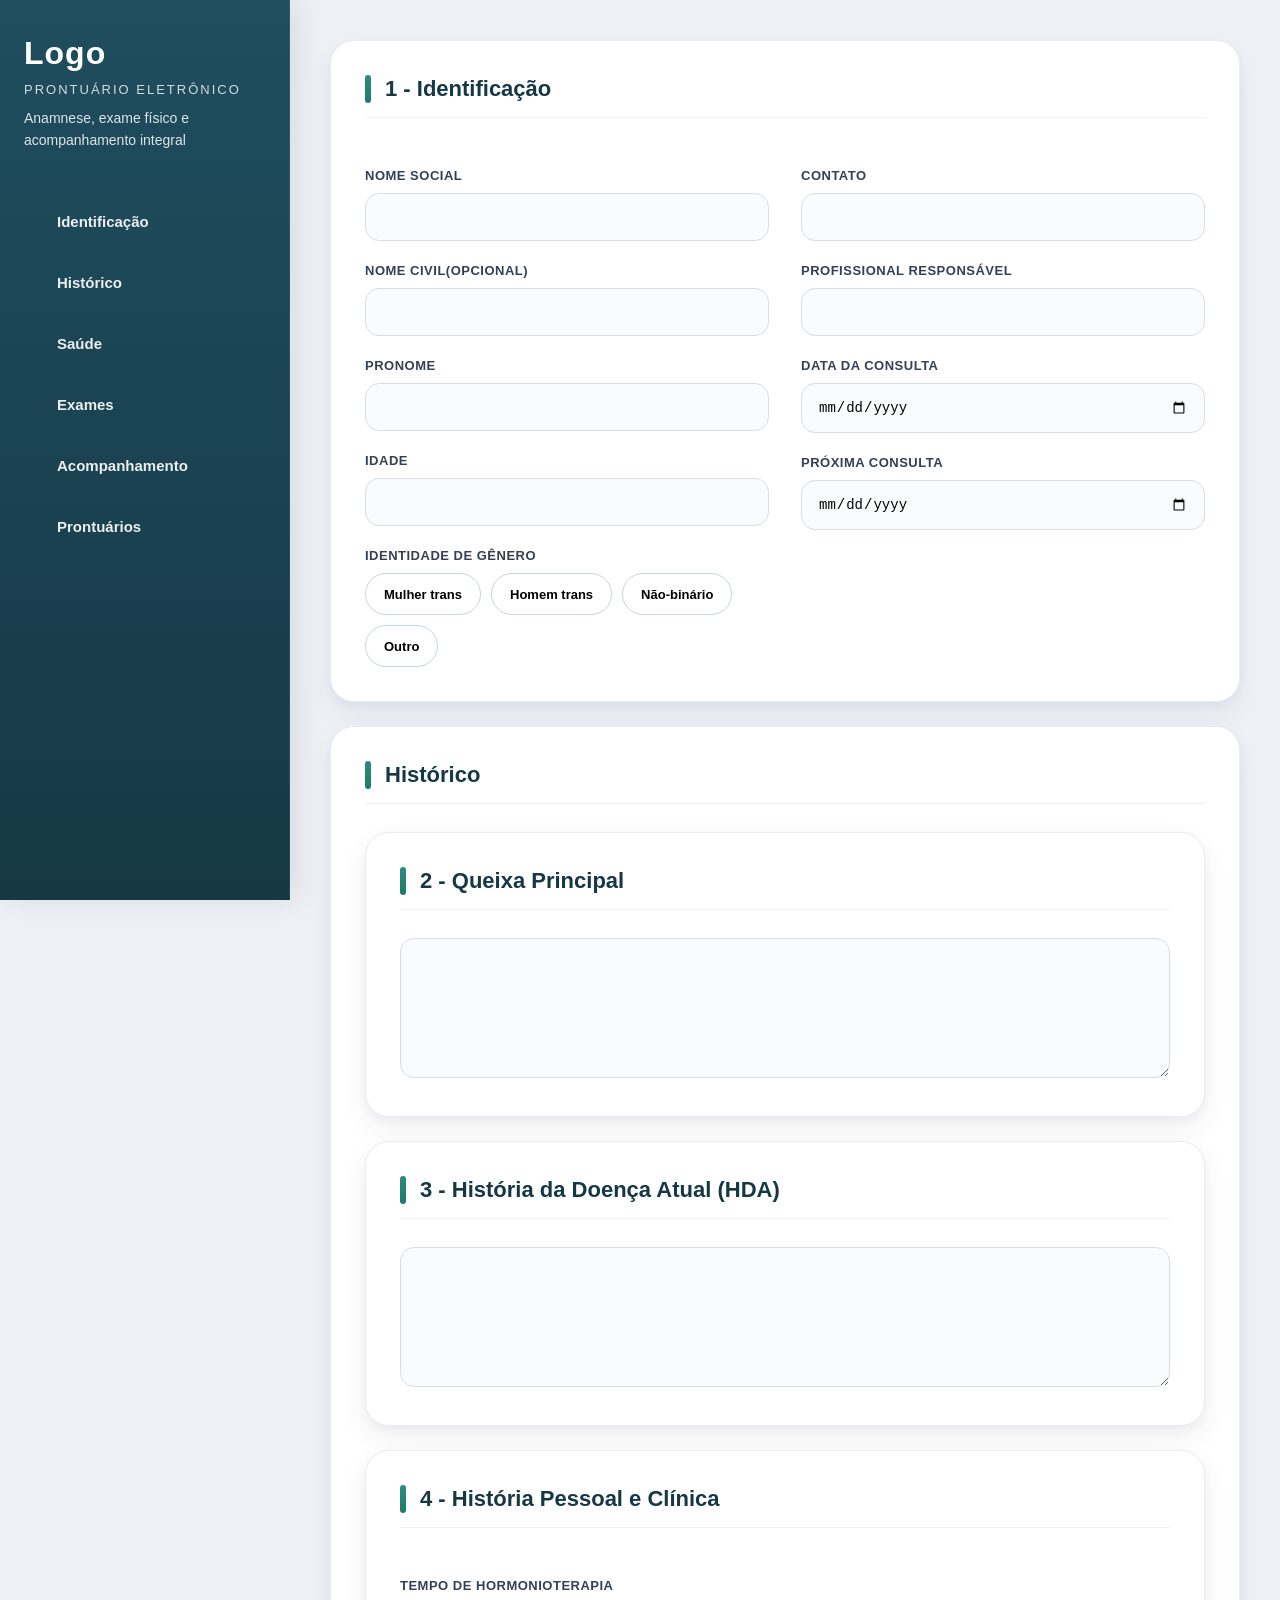
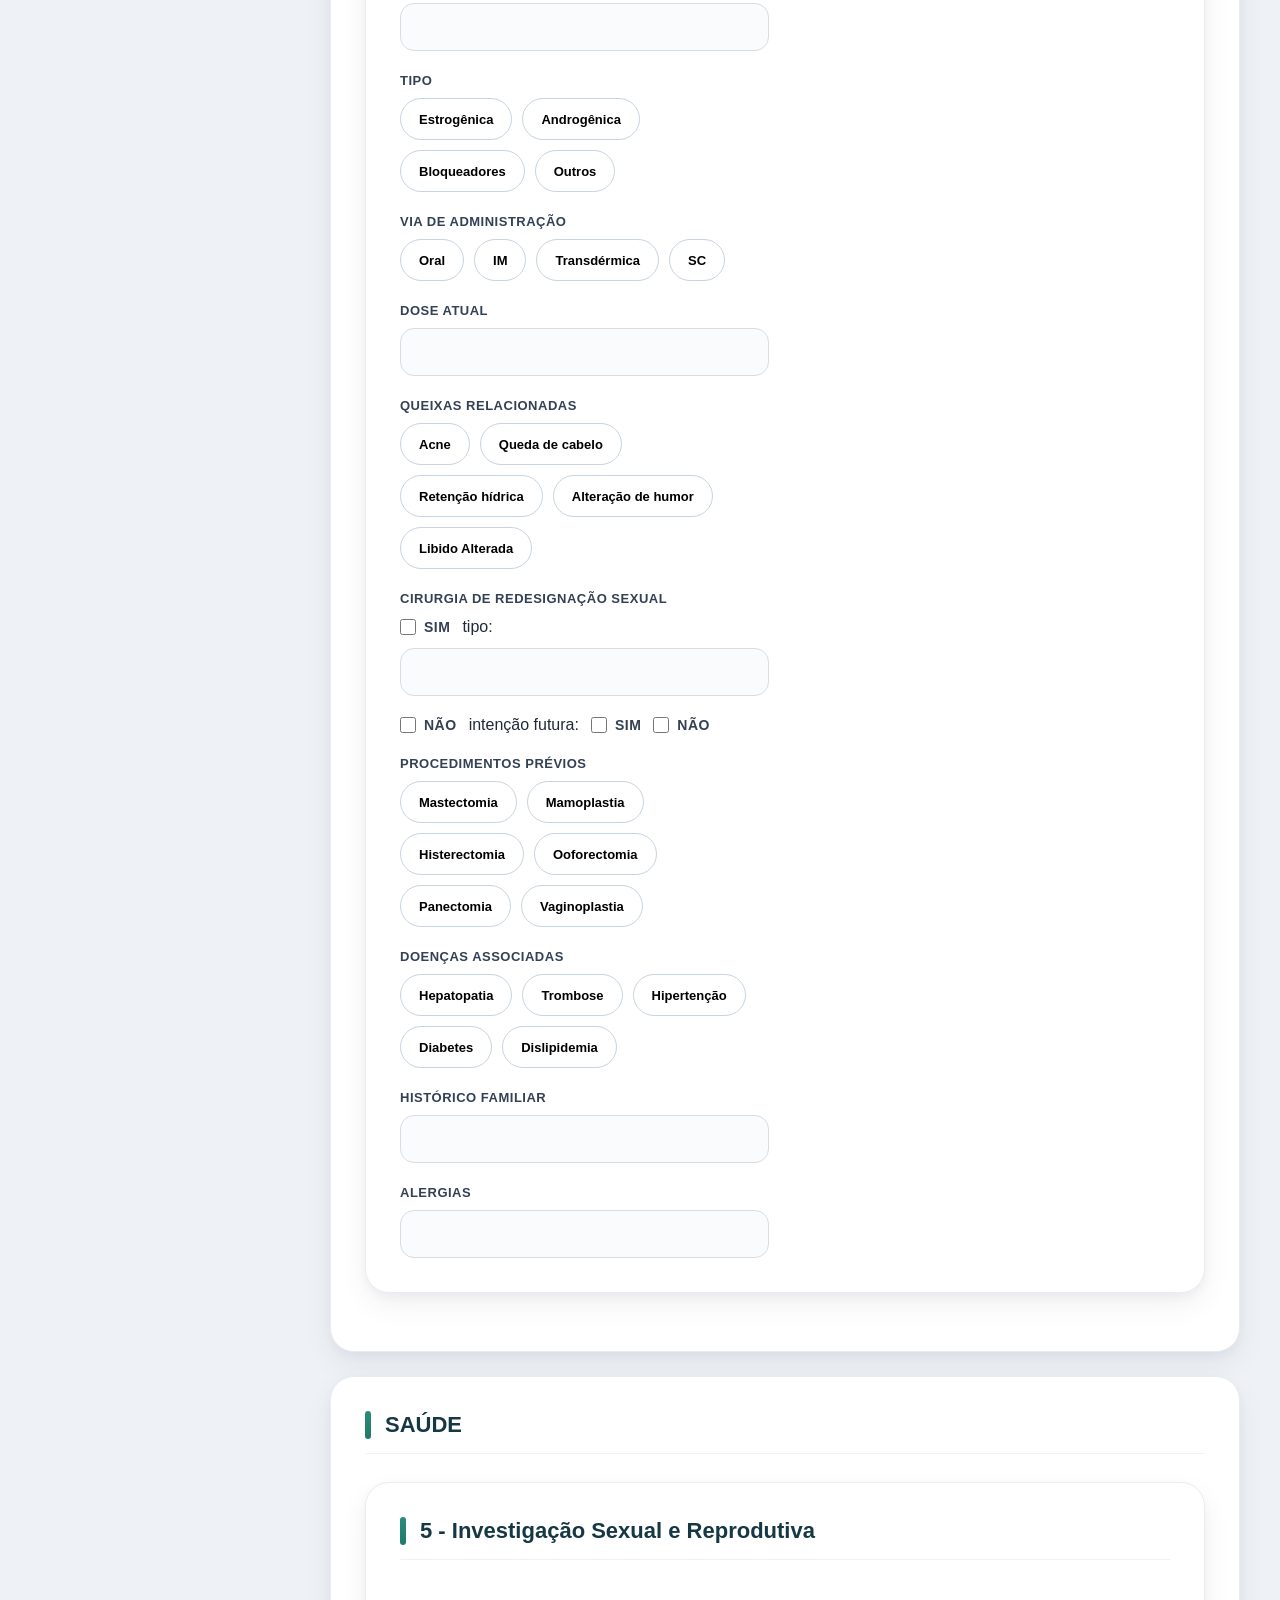
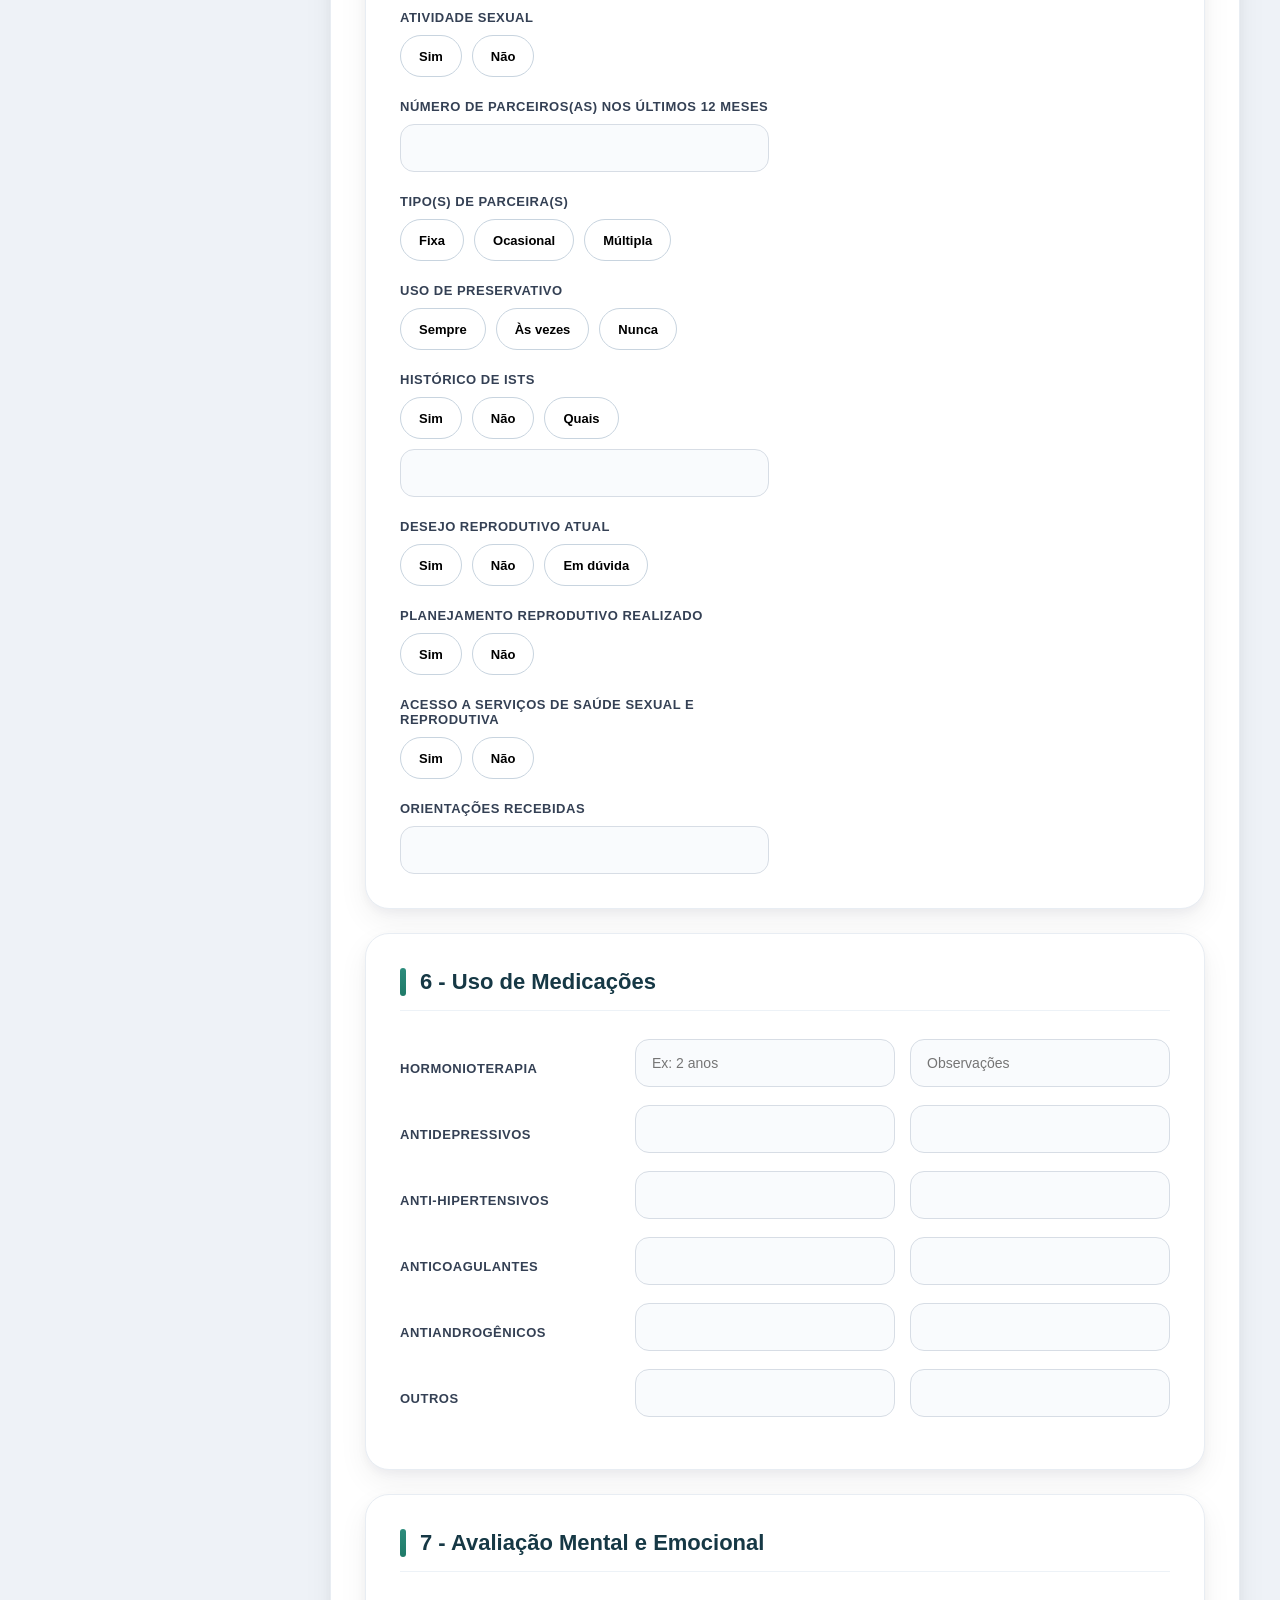
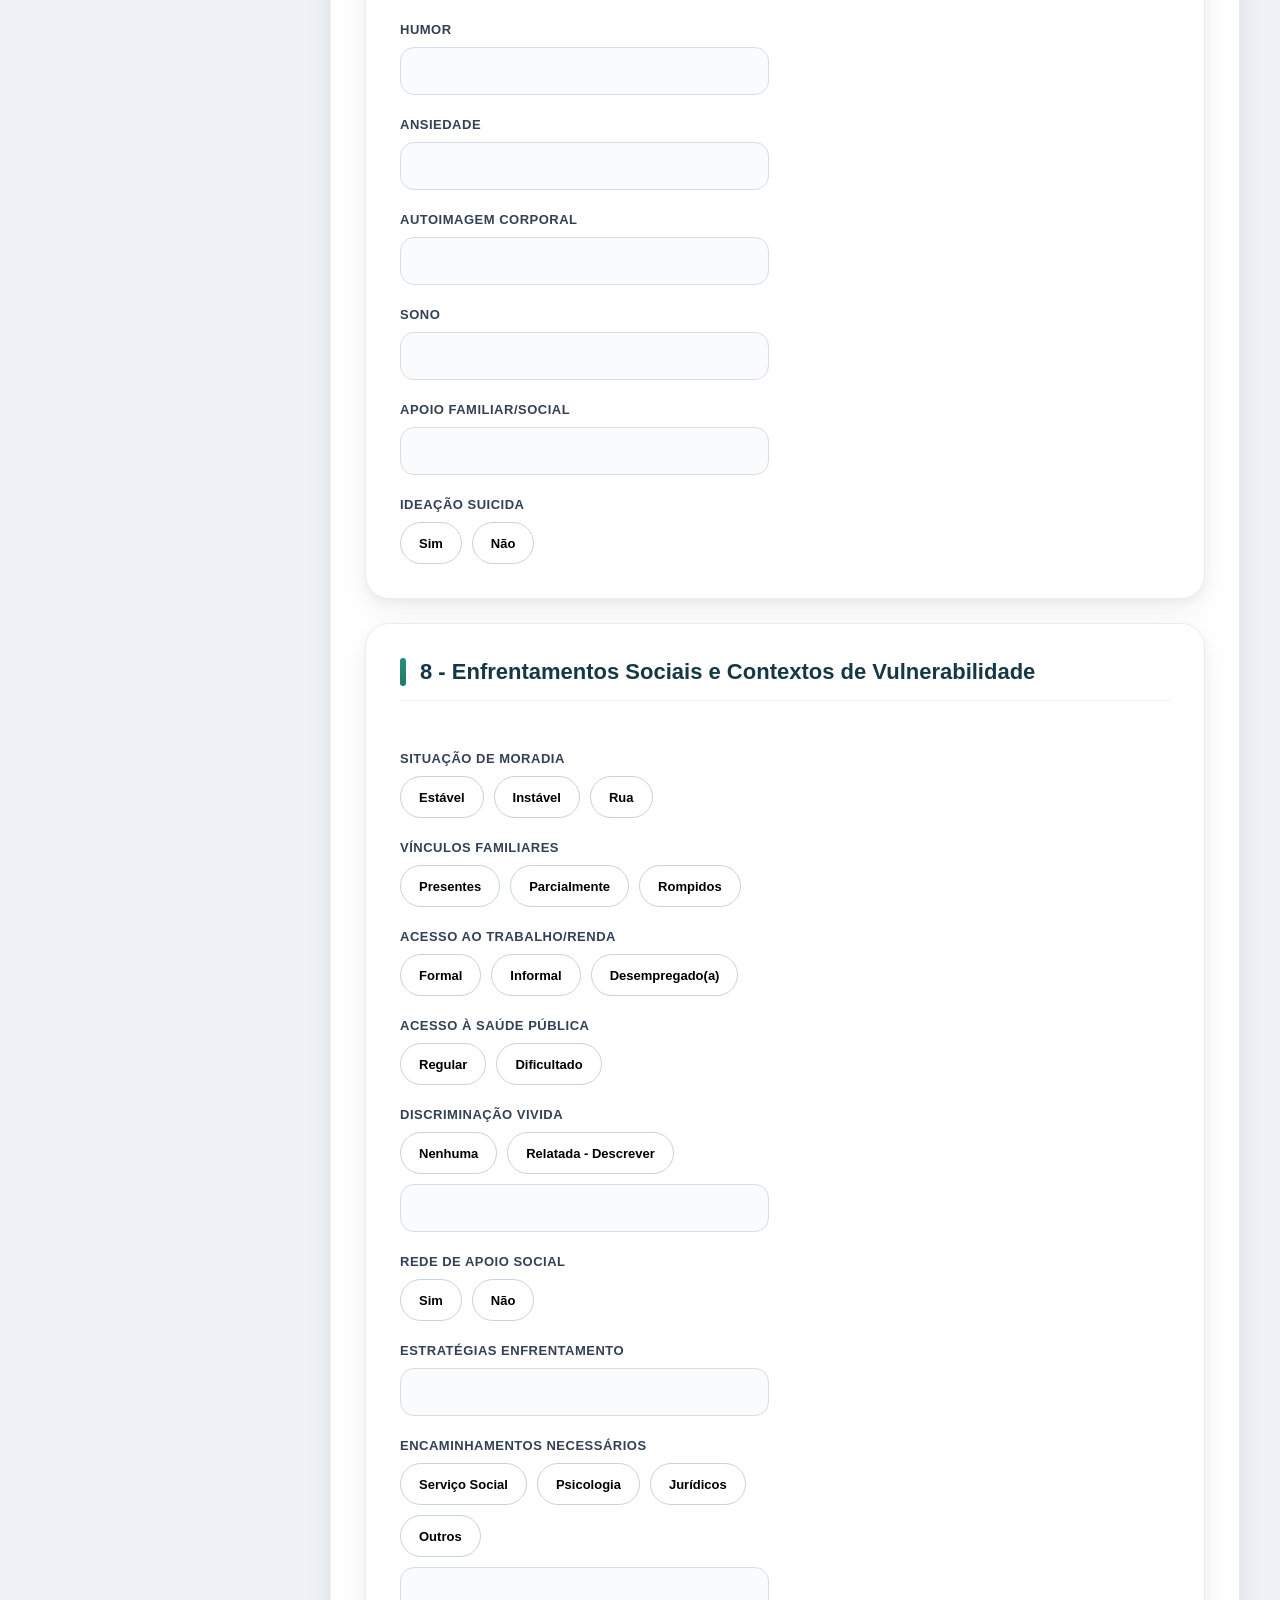
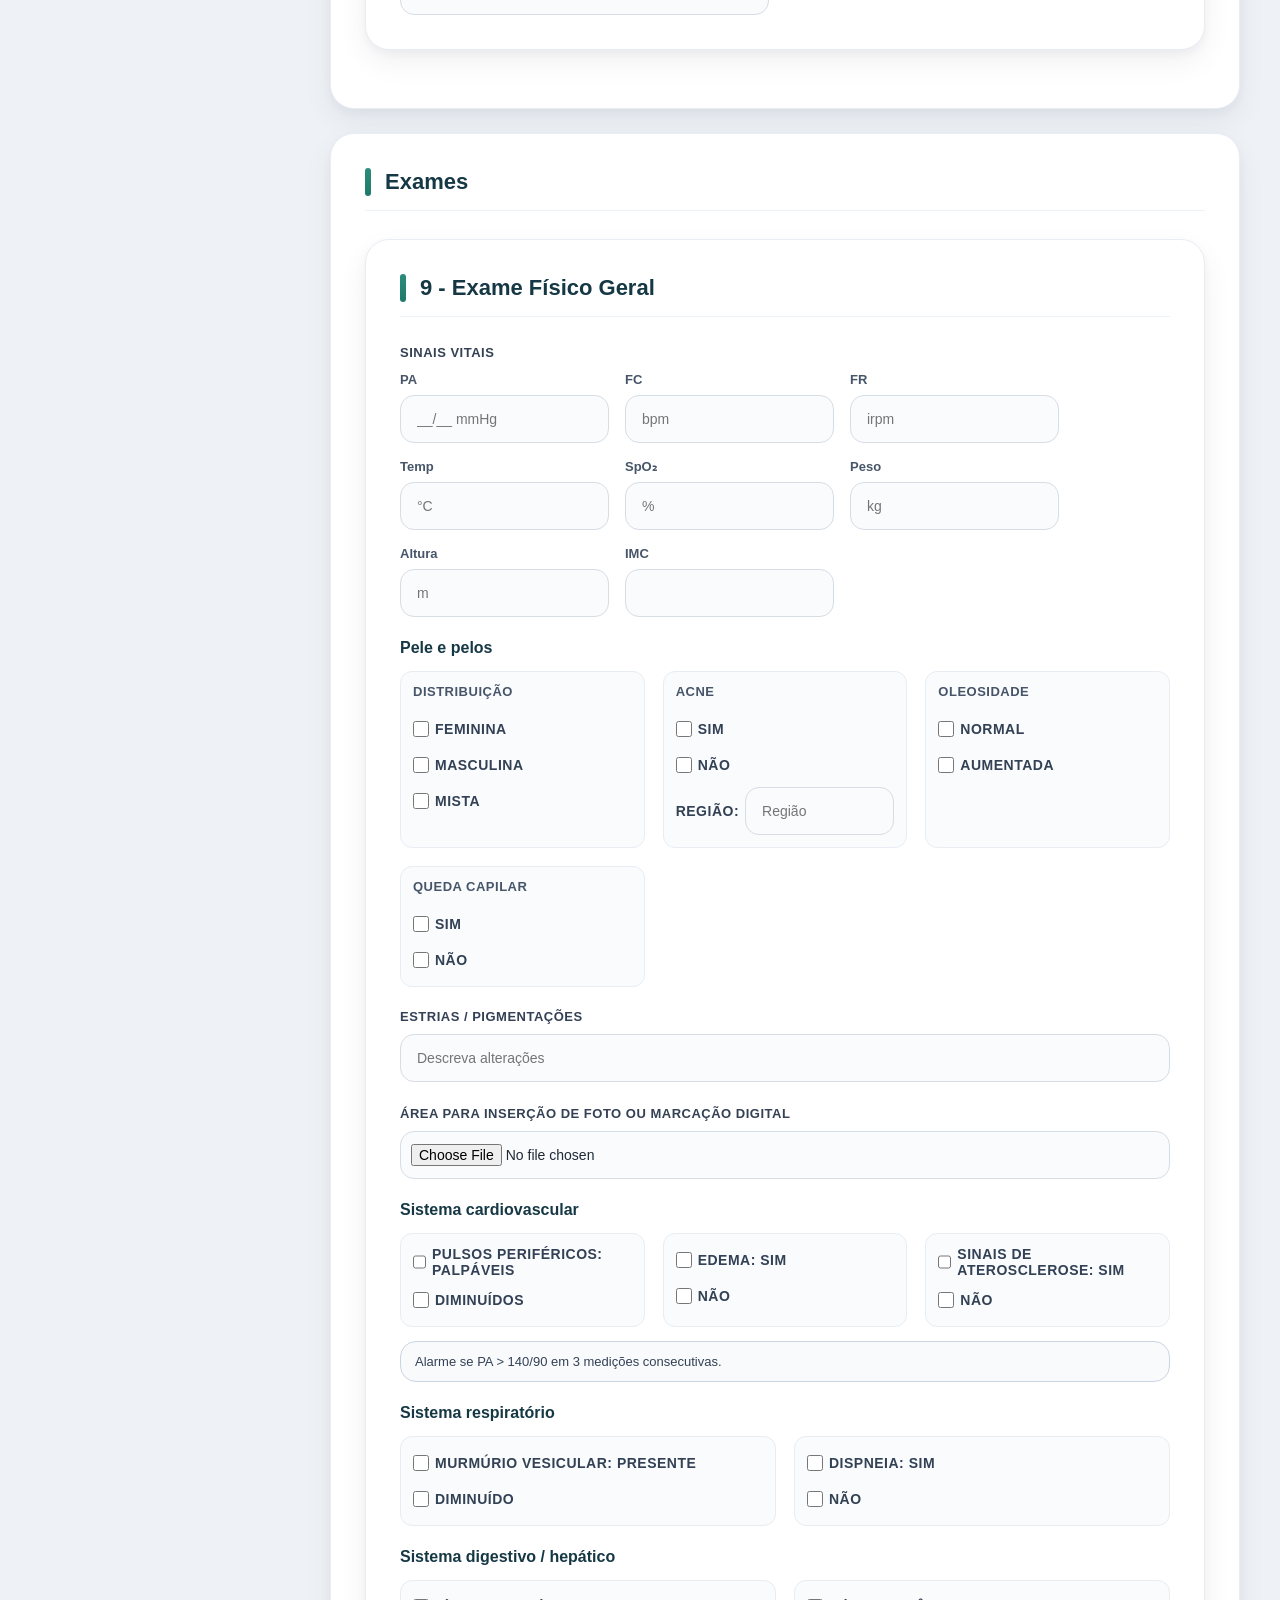
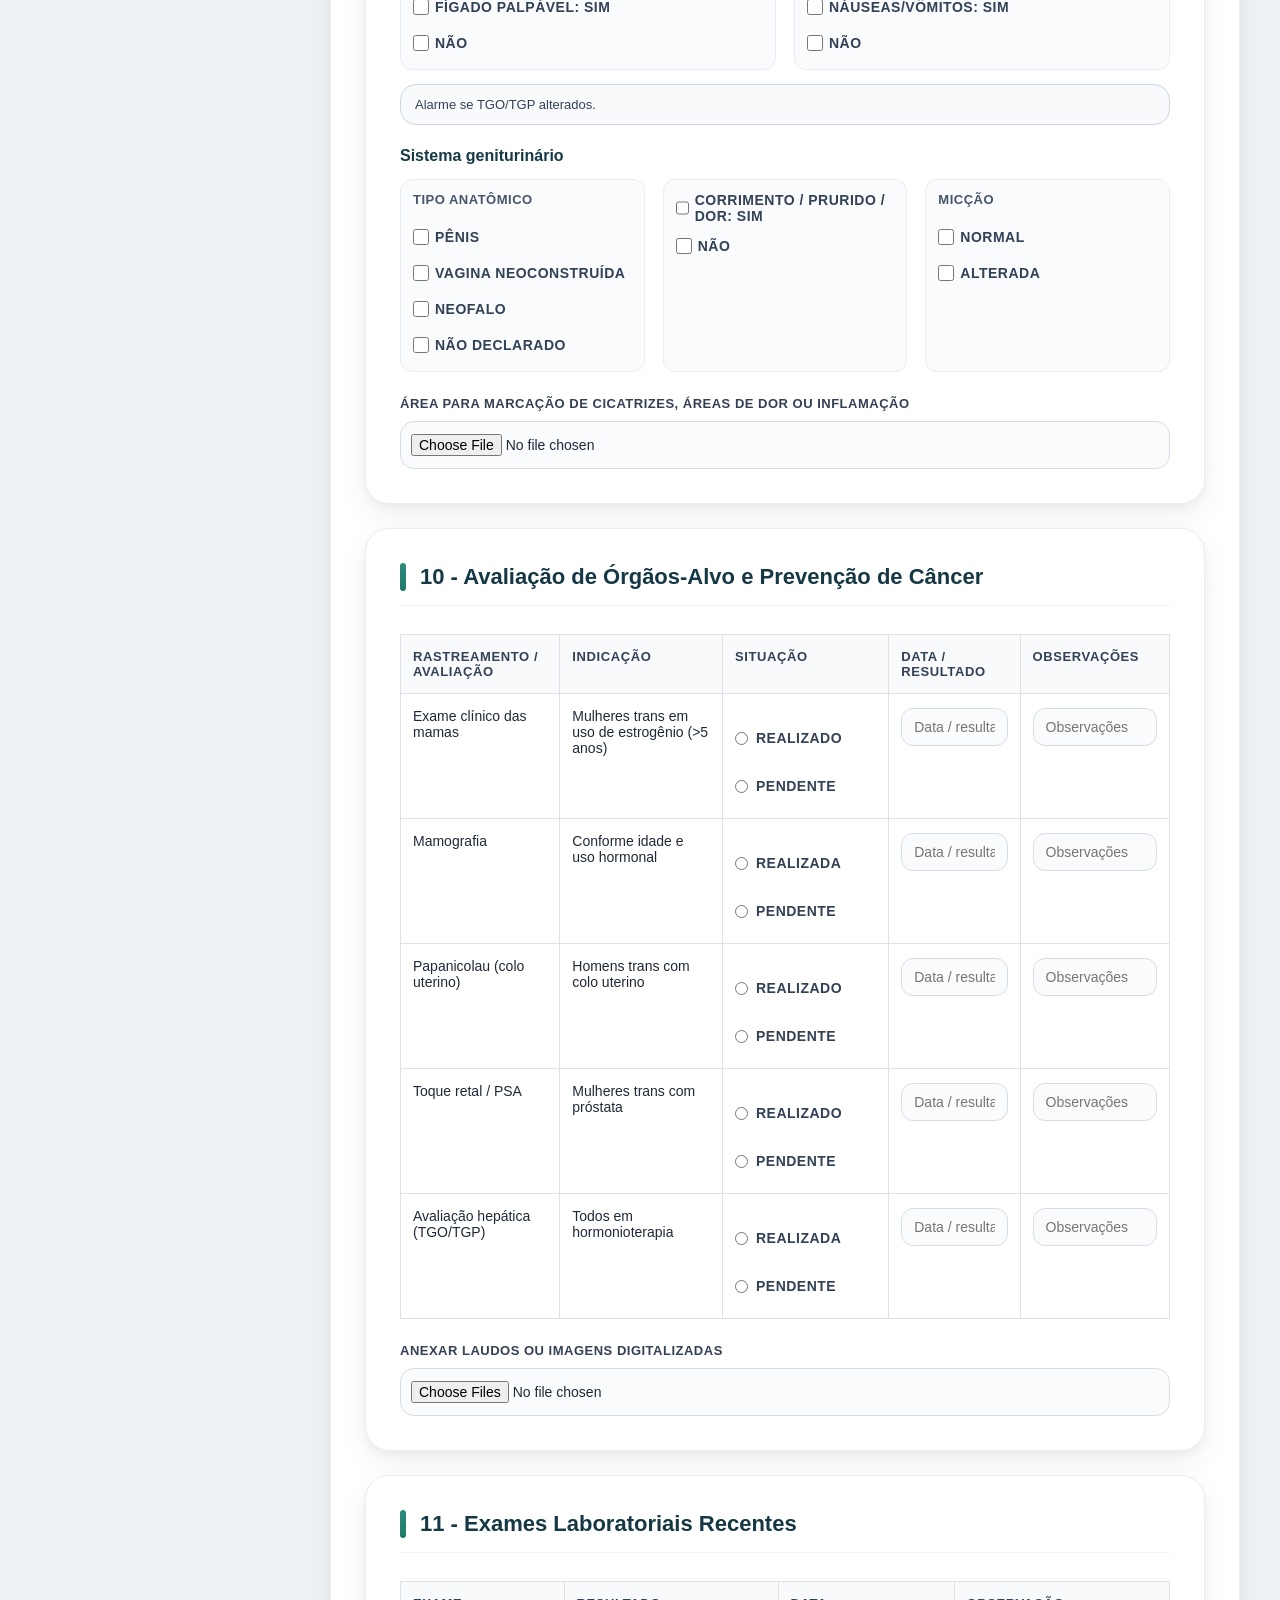
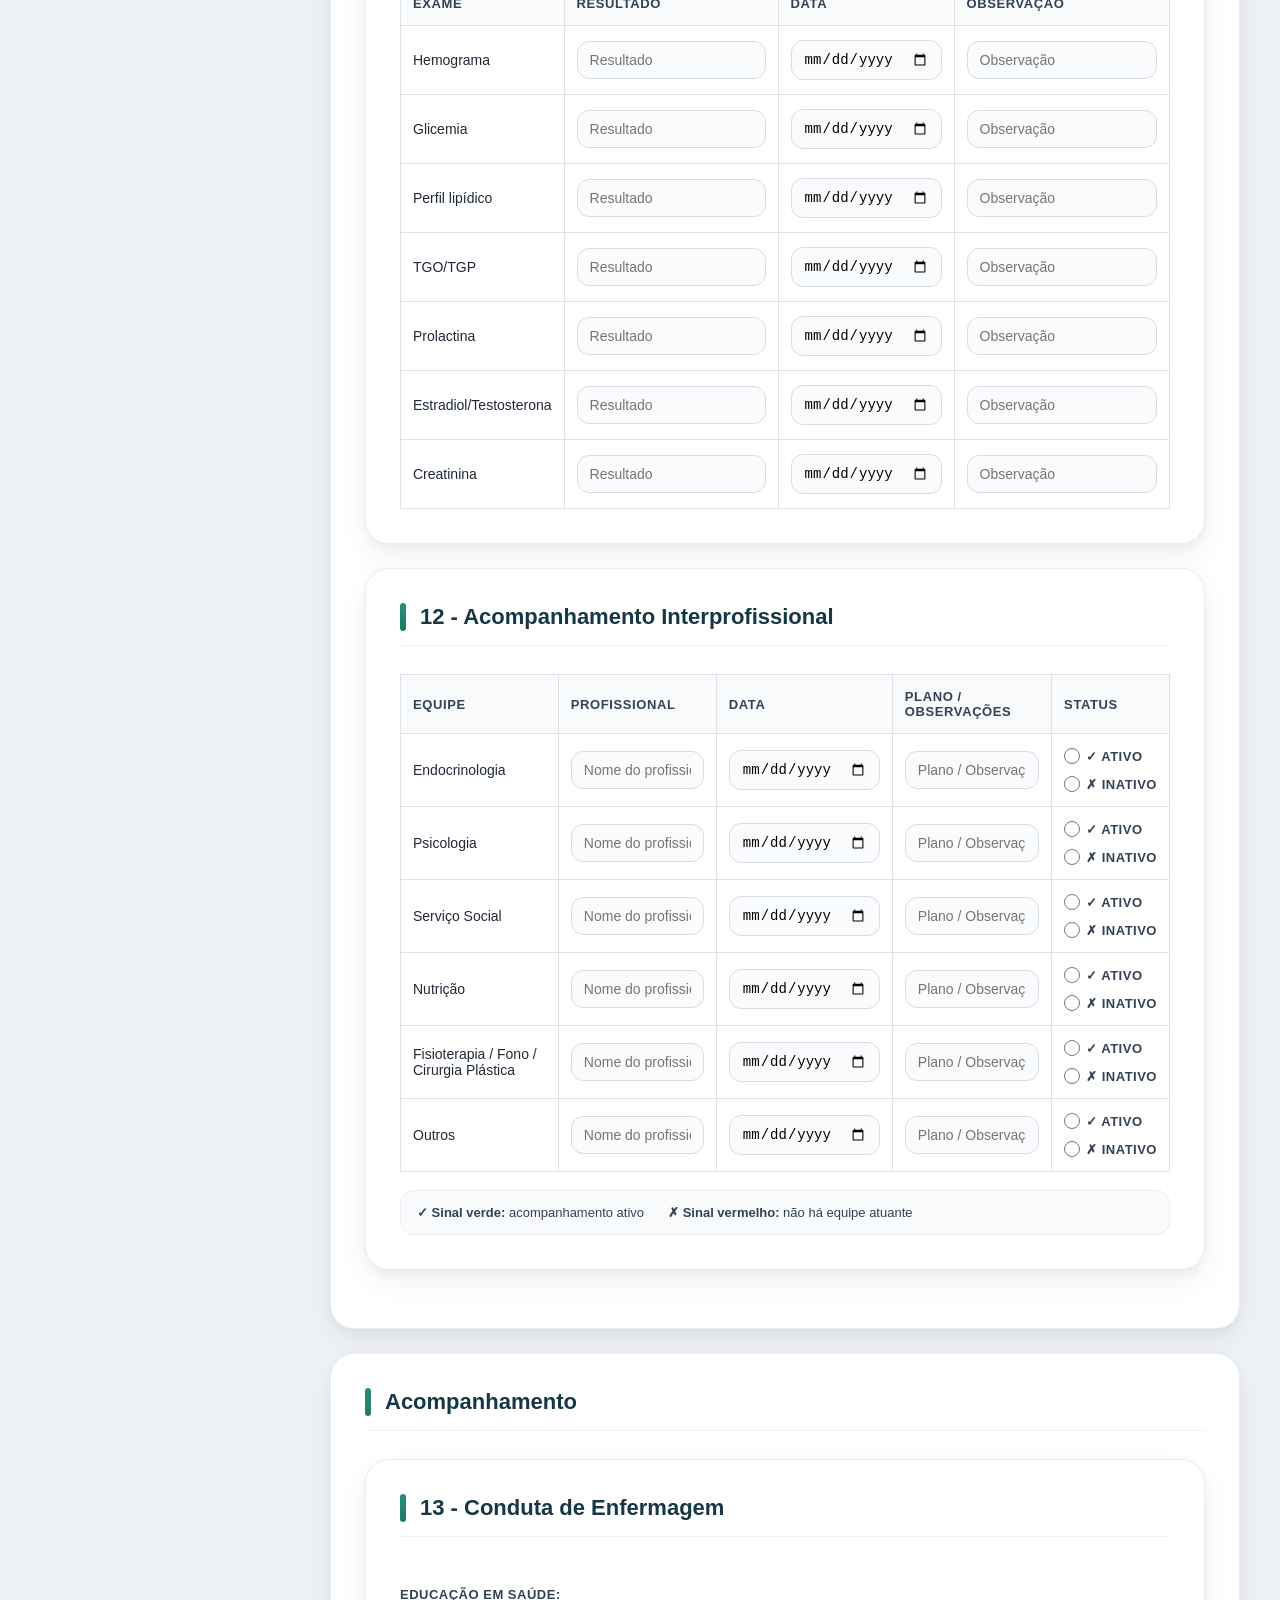
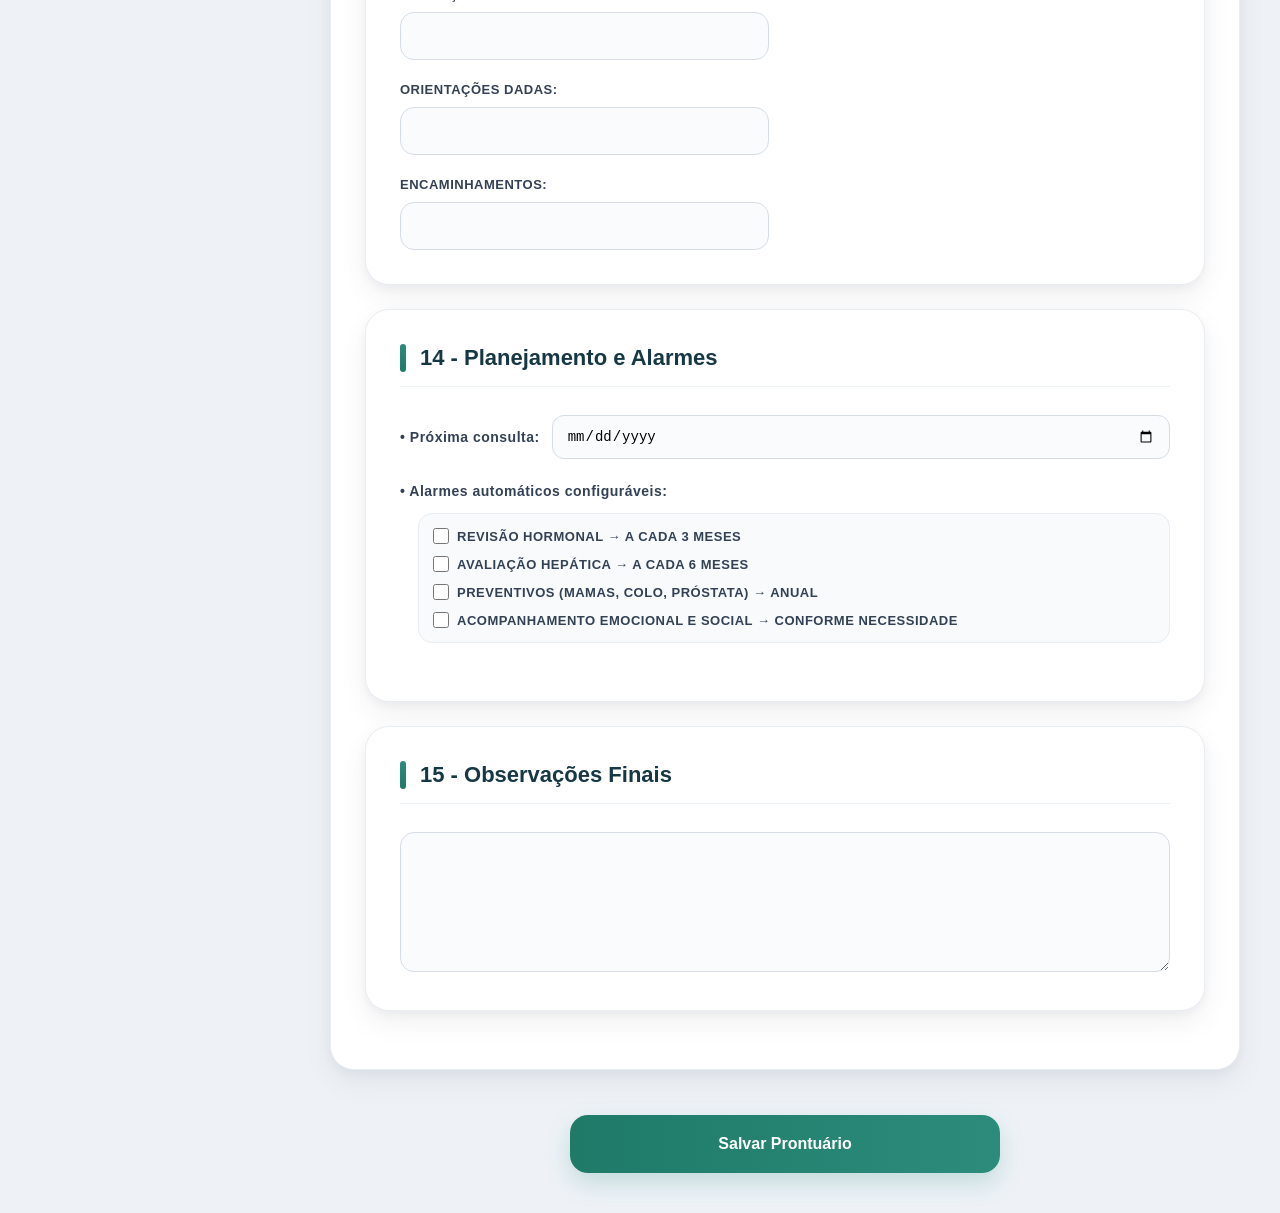
==== commit 6d5f970f: "Tela Prontuarios" ====
--- a/TelaInicial/Index.html
+++ b/TelaInicial/Index.html
@@ -22,31 +22,37 @@
 
     <nav class="menu">
 
-  <a href="#">
+  <a href="#identificacao">
     <i class="fi fi-rr-user"></i>
     Identificação
   </a>
 
-  <a href="#">
+  <a href="#Historico">
     <i class="fi fi-rr-file-medical"></i>
     Histórico
   </a>
 
-  <a href="#">
+  <a href="#Saúde">
     <i class="fi fi-rr-heart"></i>
     Saúde
   </a>
 
-  <a href="#">
+  <a href="#Exames">
     <i class="fi fi-rr-test-tube"></i>
     Exames
   </a>
 
-  <a href="#">
+  <a href="#Acompanhamento"">
     <i class="fi fi-rr-envelope"></i>
     Acompanhamento
   </a>
 
+
+  <a href="../TelaPront/Pront.html">
+  <i class="fi fi-rr-document"></i>
+  Prontuários
+</a>
+
 </nav>
 
   </div>
@@ -57,7 +63,7 @@
     <form>
 
       <!-- IDENTIFICAÇÃO -->
-      <div class="section">
+      <div class="section" id="identificacao">
 
         <h2>1 - Identificação</h2>
 
@@ -110,7 +116,7 @@
       </div>
 
       <!-- HISTÓRICO -->
-      <div class="section">
+      <div class="section" id="Historico">
 
         <h2>Histórico</h2>
 
@@ -235,7 +241,7 @@
       </div>
 
         <!-- SAÚDE SEXUAL -->
-       <div class="section">
+       <div class="section" id="Saúde">
 
   <h2>SAÚDE</h2>
 
@@ -496,7 +502,9 @@
   </div>
 
 </div>
-
+      <div class="section" id="Exames">
+
+        <h2>Exames</h2>
       <!-- EXAME FÍSICO -->
        <section class="section">
 
@@ -761,7 +769,7 @@
       </section>
 
       <!-- EXAMES -->
-      <section class="section">
+      <section class="section" >
 
         <h2>11 - Exames Laboratoriais Recentes</h2>
 
@@ -912,27 +920,37 @@
 
       </section>
 
+      </div>
+
+      <div class="section" id="Acompanhamento">
+
+        <h2>Acompanhamento</h2>
       <!-- CONDUTA -->
-      <section class="section">
-
-        <h2>13 - Conduta de Enfermagem</h2>
-
-        <div class="conduct-item">
-          <label>• Educação em saúde:</label>
-          <input type="text" id="educacaoSaude" placeholder="__________________________">
-        </div>
-
-        <div class="conduct-item">
-          <label>• Orientações dadas:</label>
-          <input type="text" id="orientacoesDadas" placeholder="__________________________">
-        </div>
-
-        <div class="conduct-item">
-          <label>• Encaminhamentos:</label>
-          <input type="text" id="encaminhamentos" placeholder="__________________________">
-        </div>
-
-      </section>
+     <div class="section">
+
+    <h2>13 - Conduta de Enfermagem</h2>
+
+    <div class="grid-2">
+
+      <div>
+
+        <label>Educação em saúde:</label>
+        <input type="text" id="educacaoSaude">
+
+        <label>Orientações dadas:</label>
+        <input type="text" id="orientacoesDadas">
+
+        <label>Encaminhamentos:</label>
+        <input type="text" id="Encaminhamentos:">
+
+        
+        </div>
+
+      </div>
+
+    </div>
+
+  
 
       <!-- PLANEJAMENTO -->
       <section class="section">
@@ -972,6 +990,7 @@
         <textarea id="observacoesFinais"></textarea>
 
       </section>
+      </div>
 
       <!-- BOTÃO -->
       <button class="Salvar" type="button" onclick="salvarDados()">
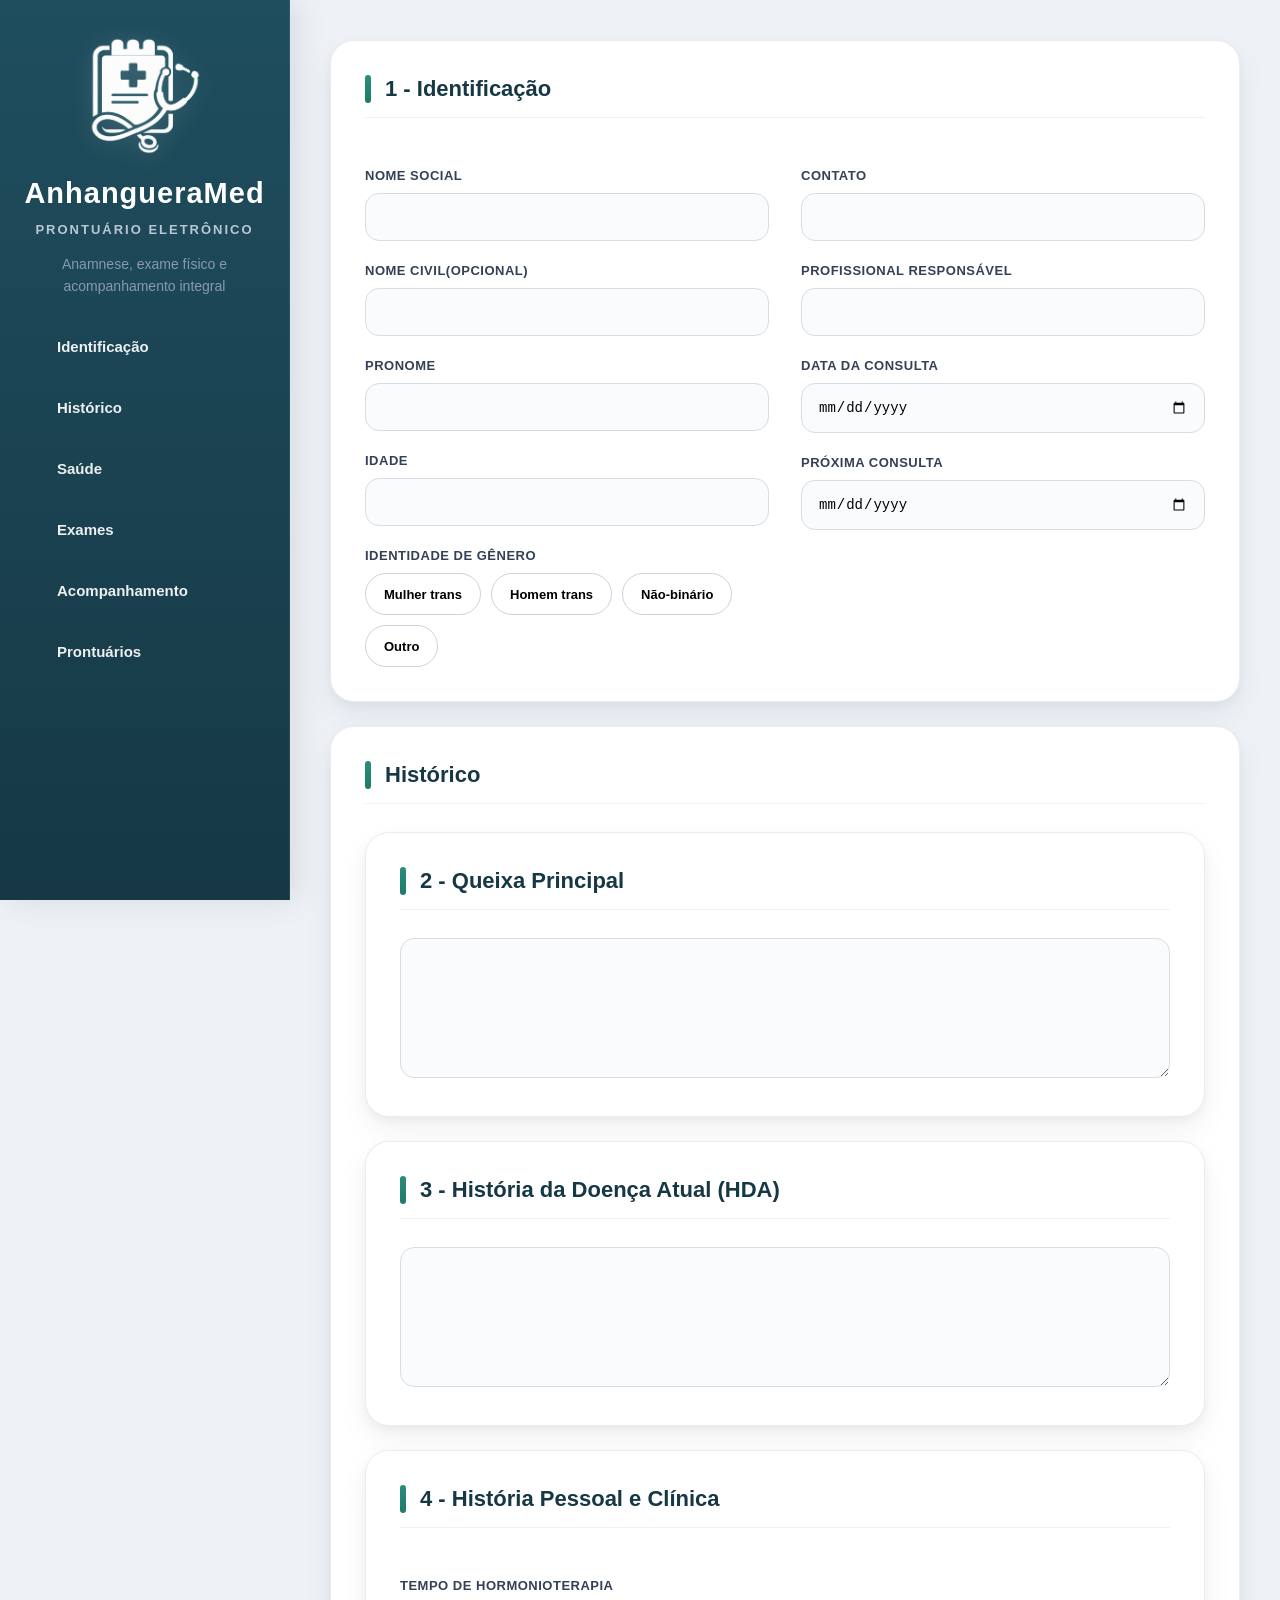
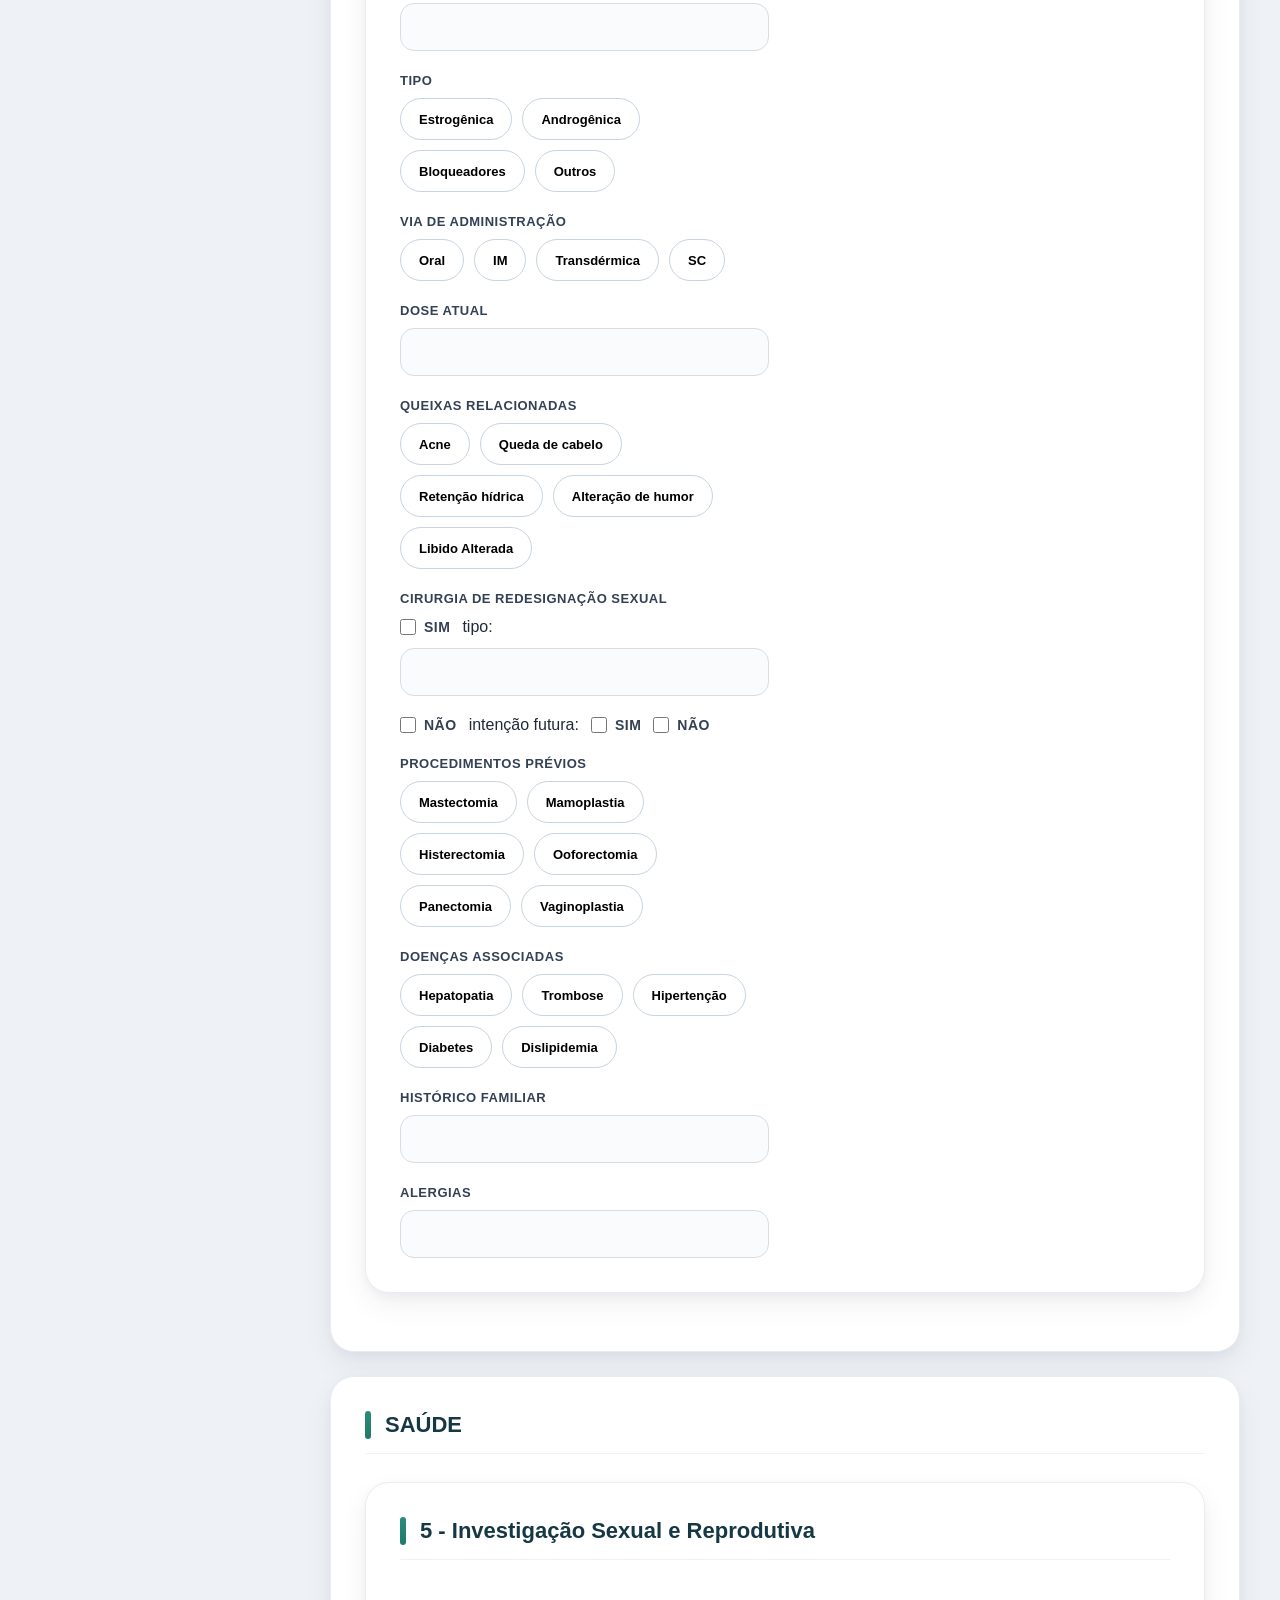
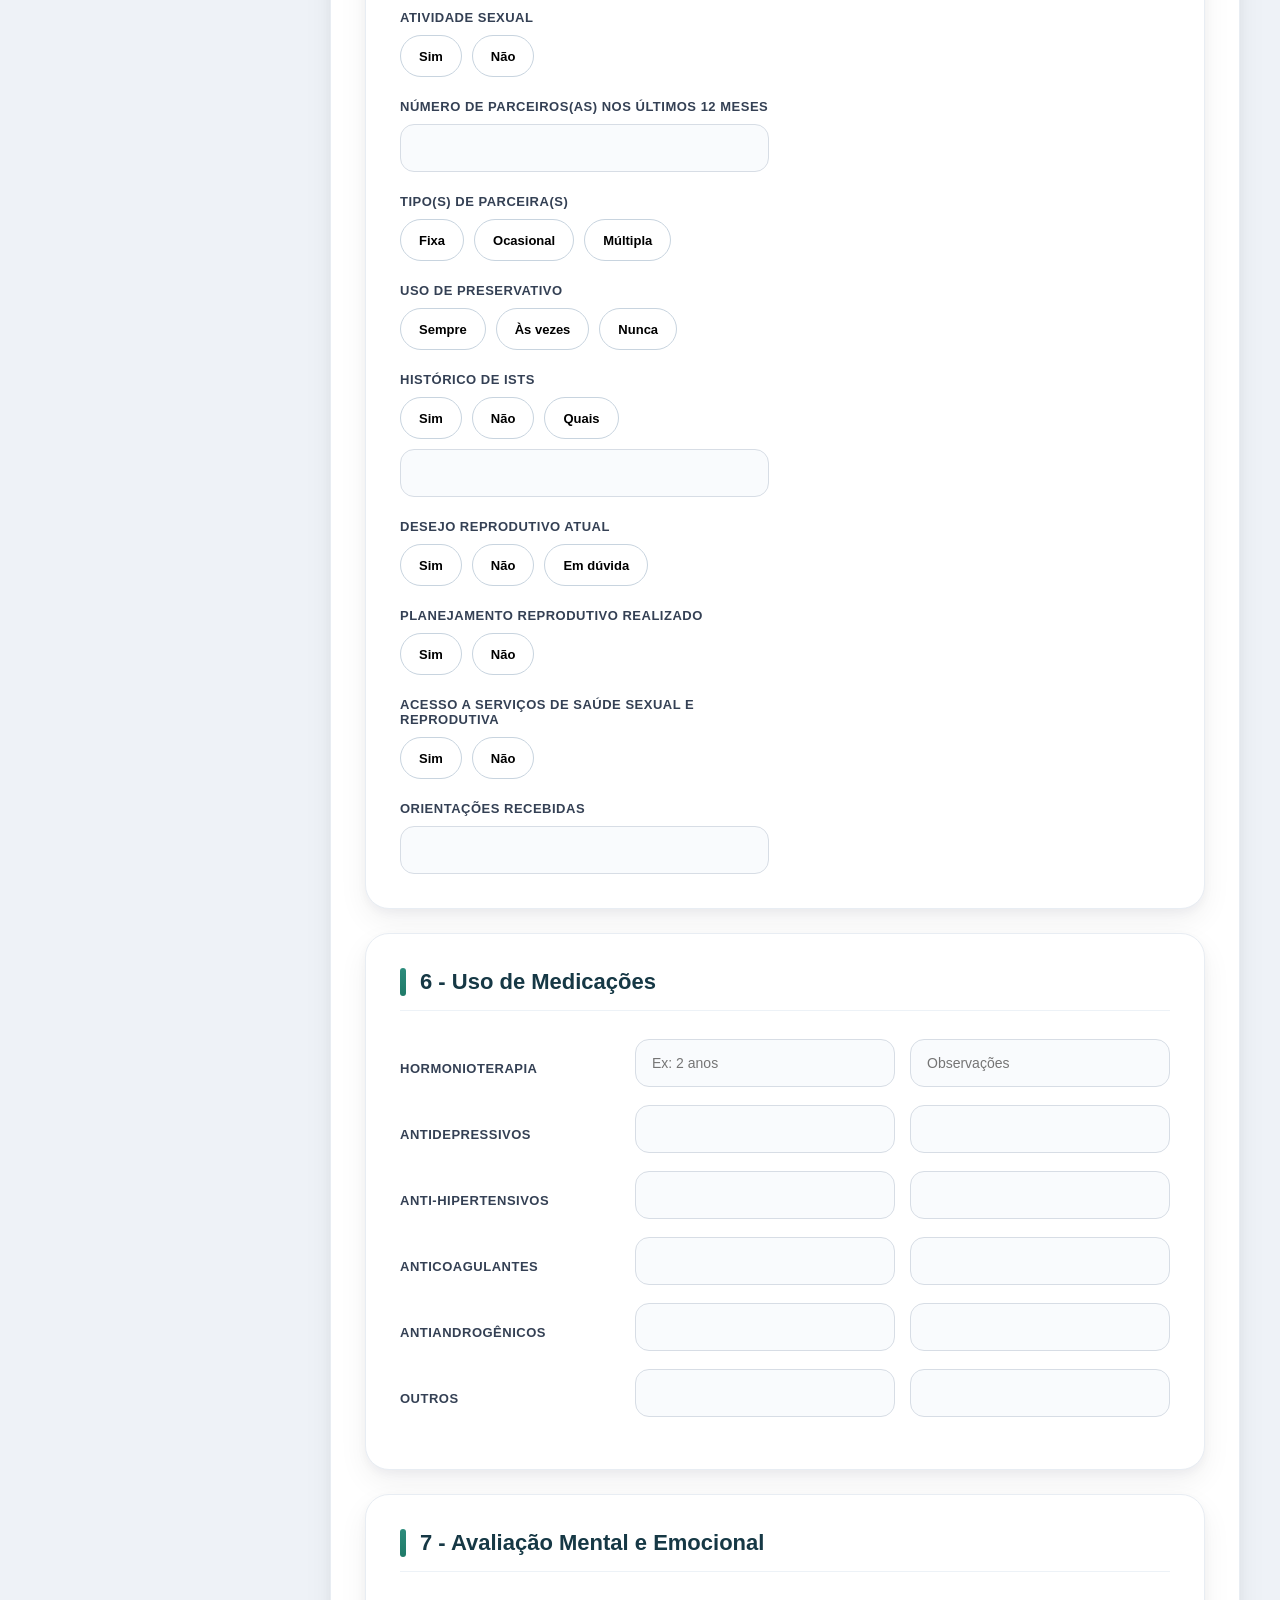
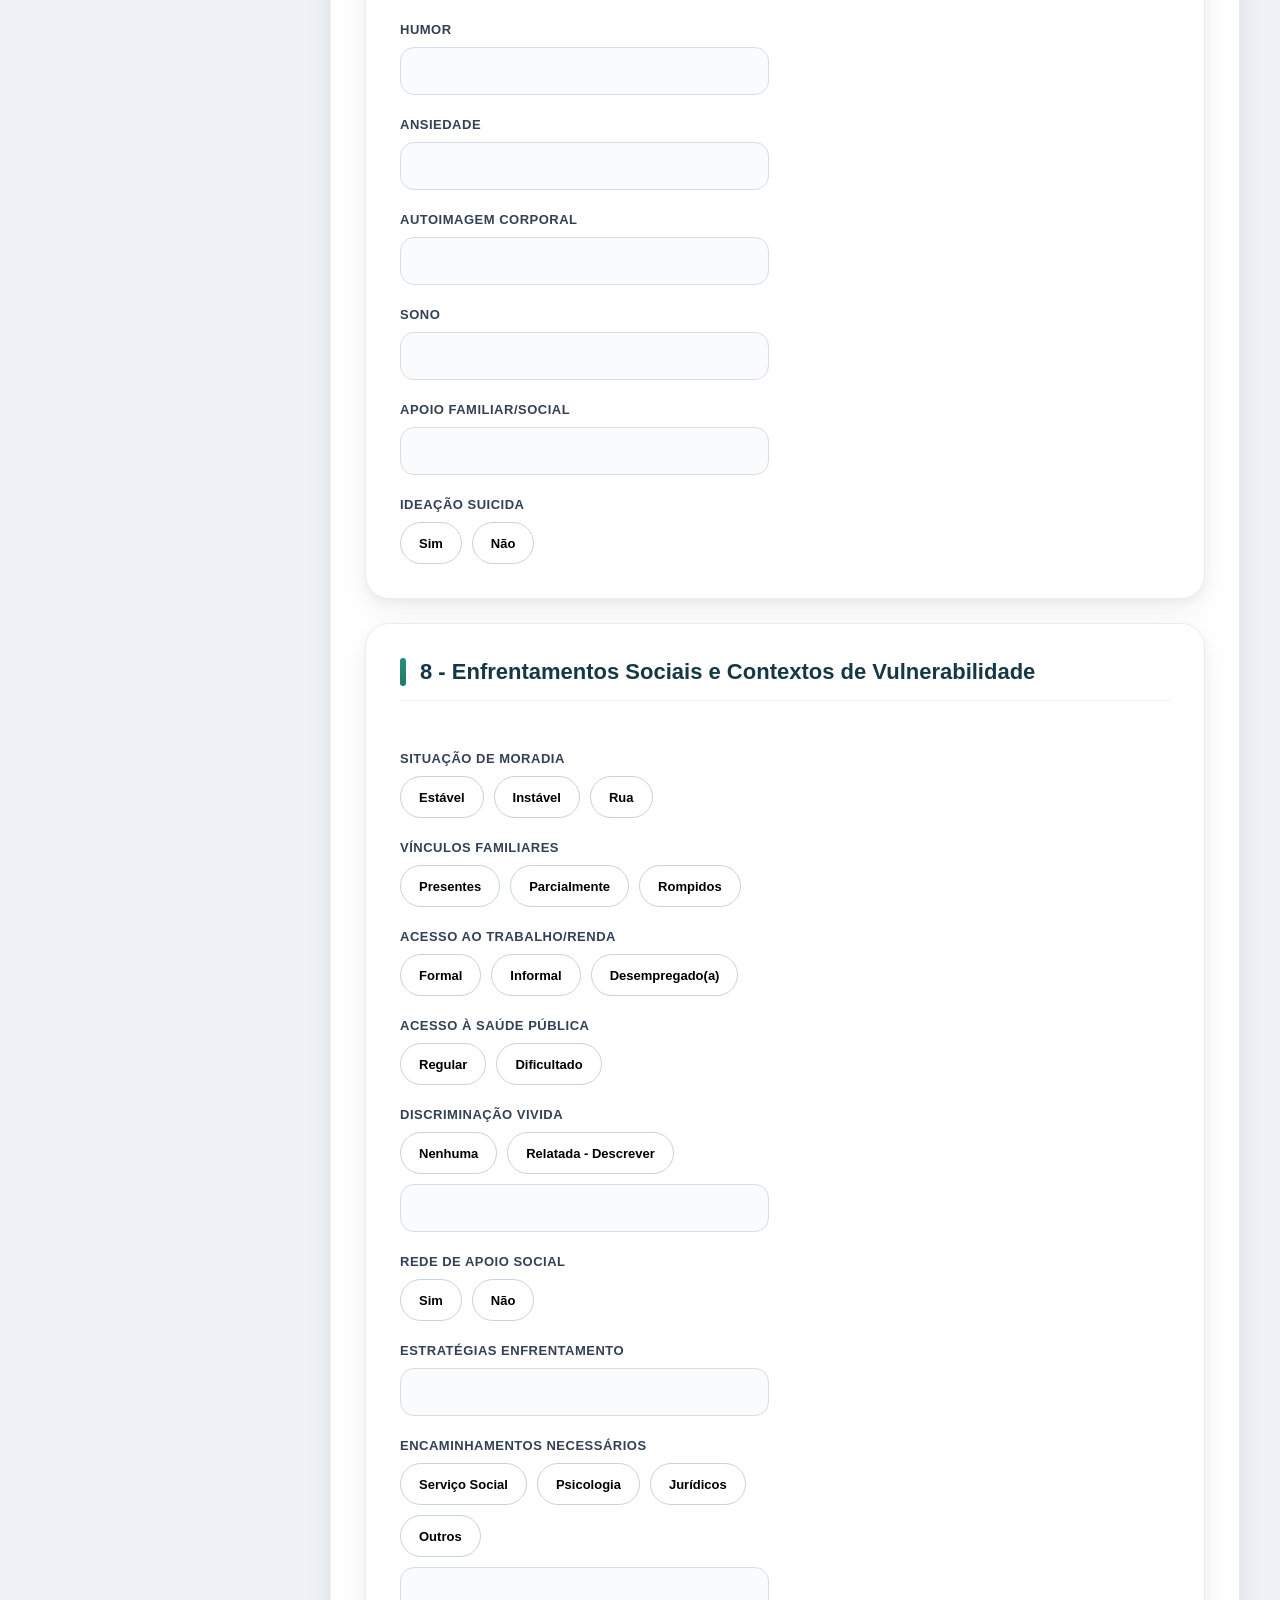
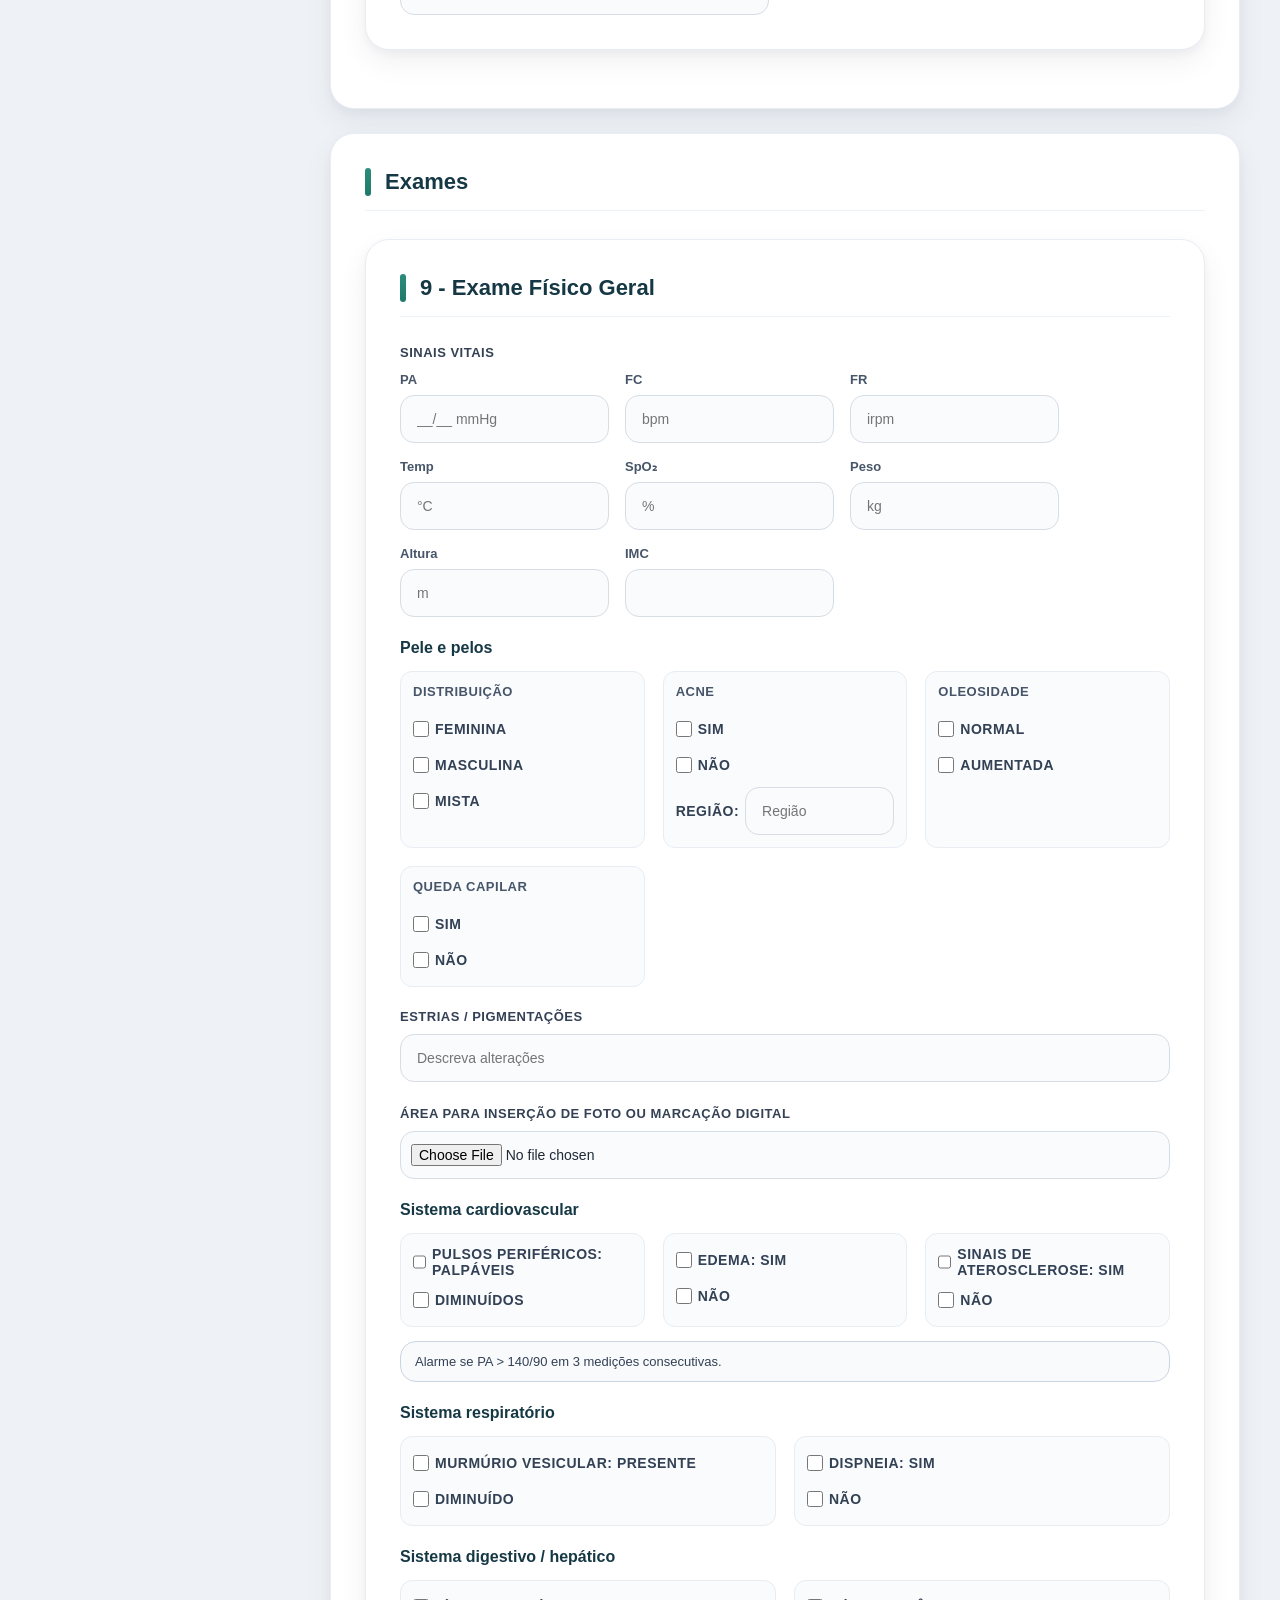
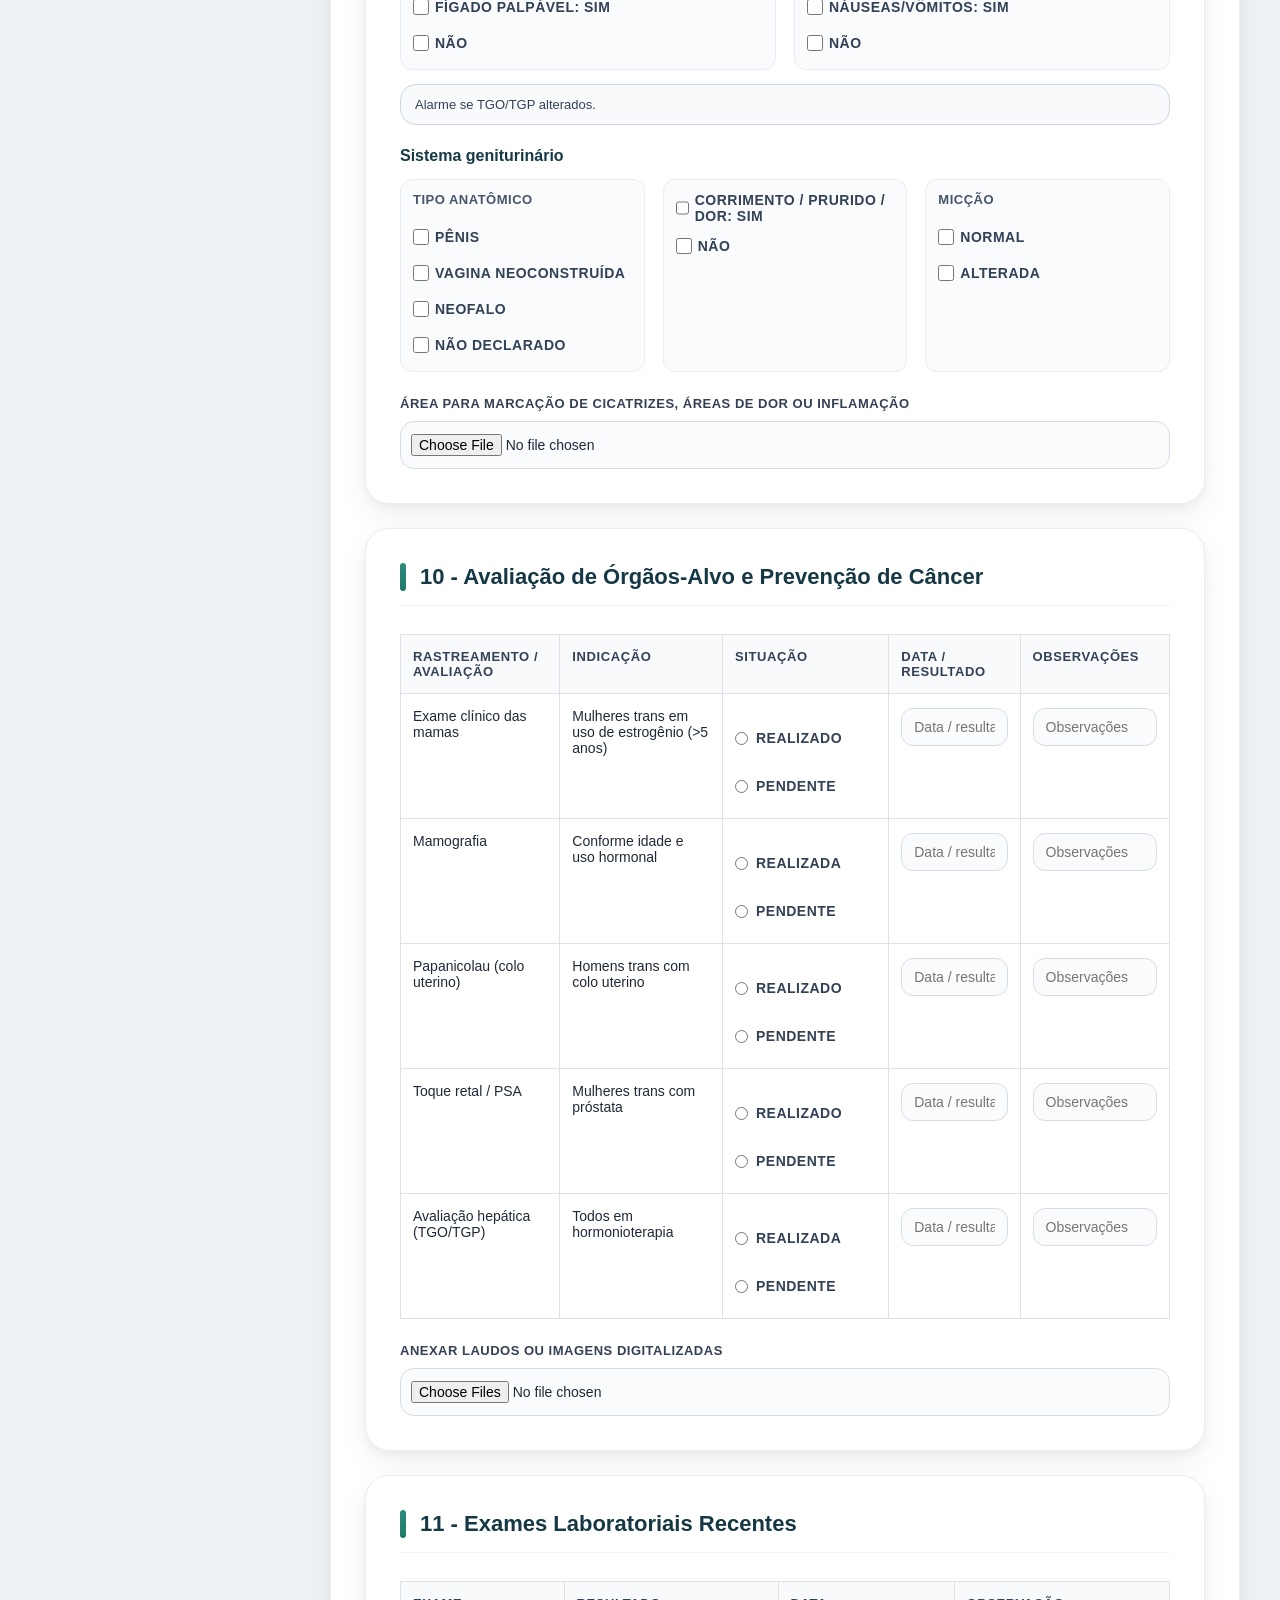
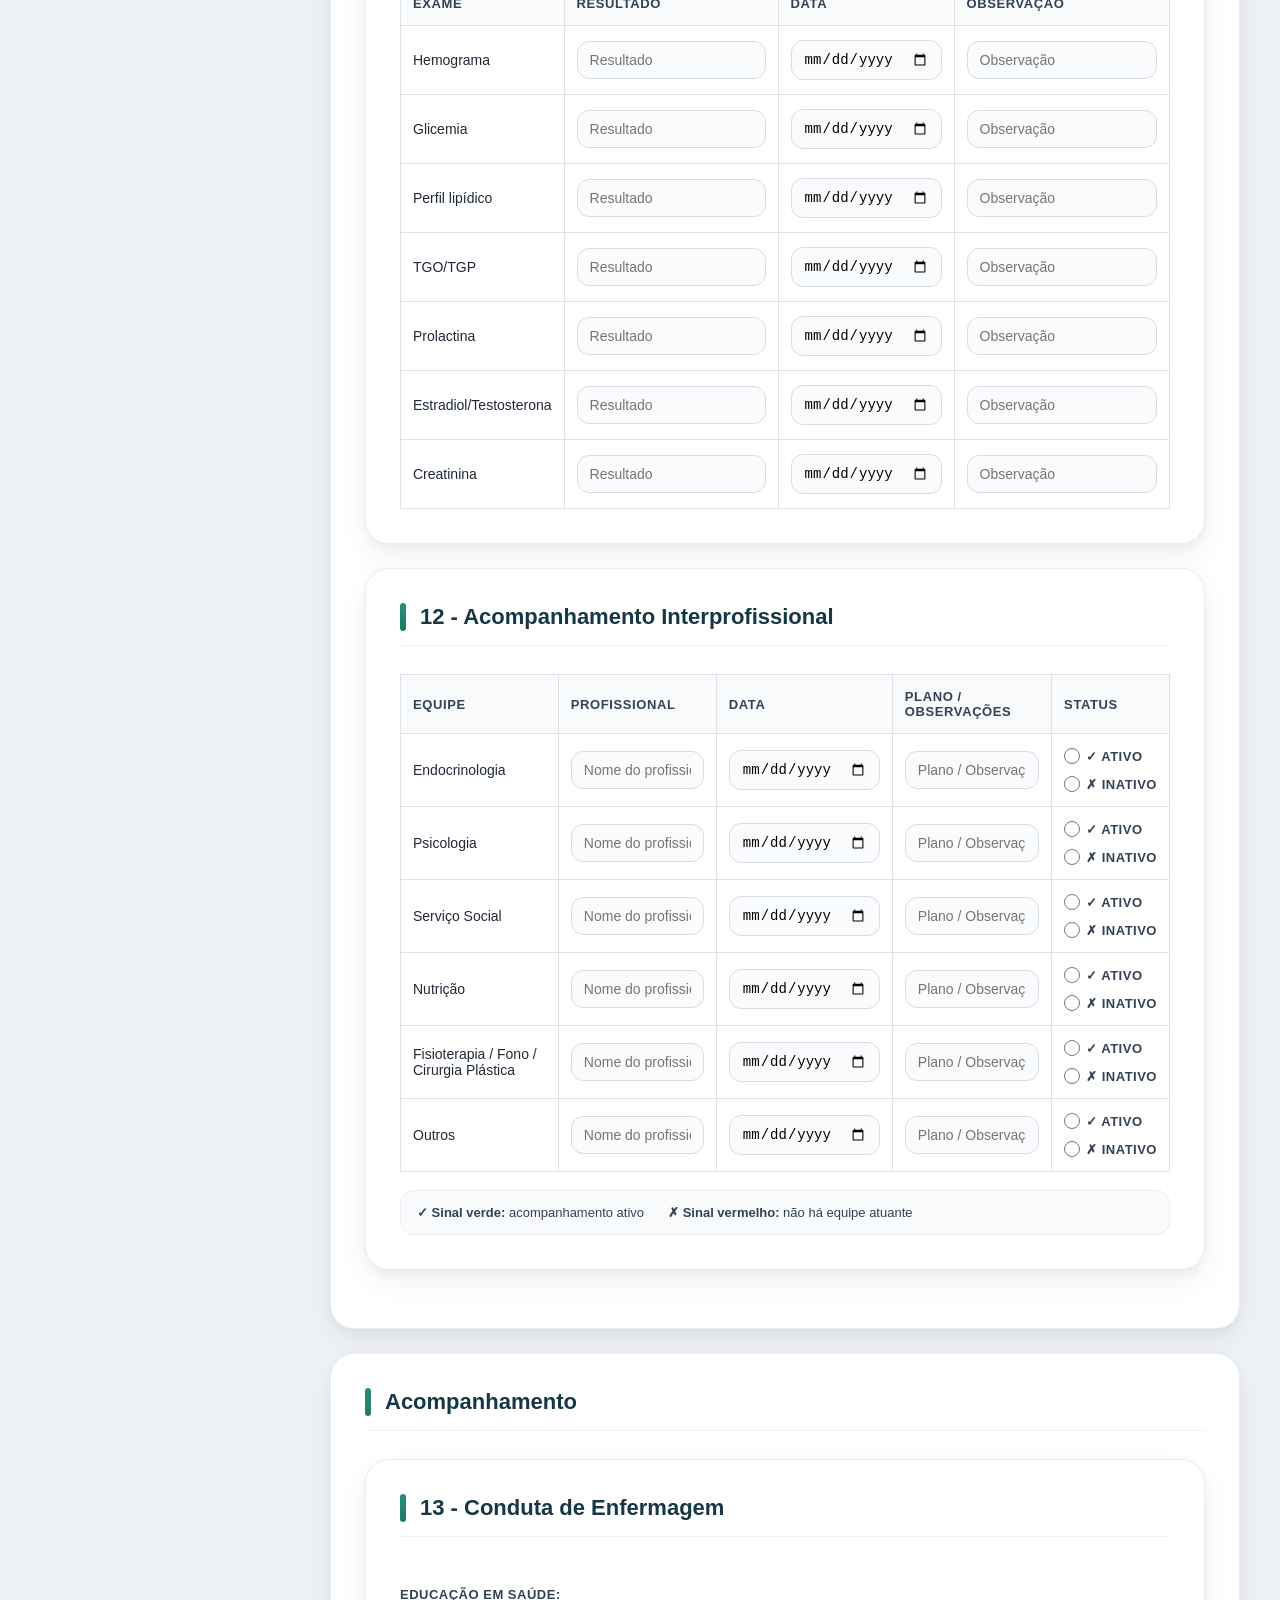
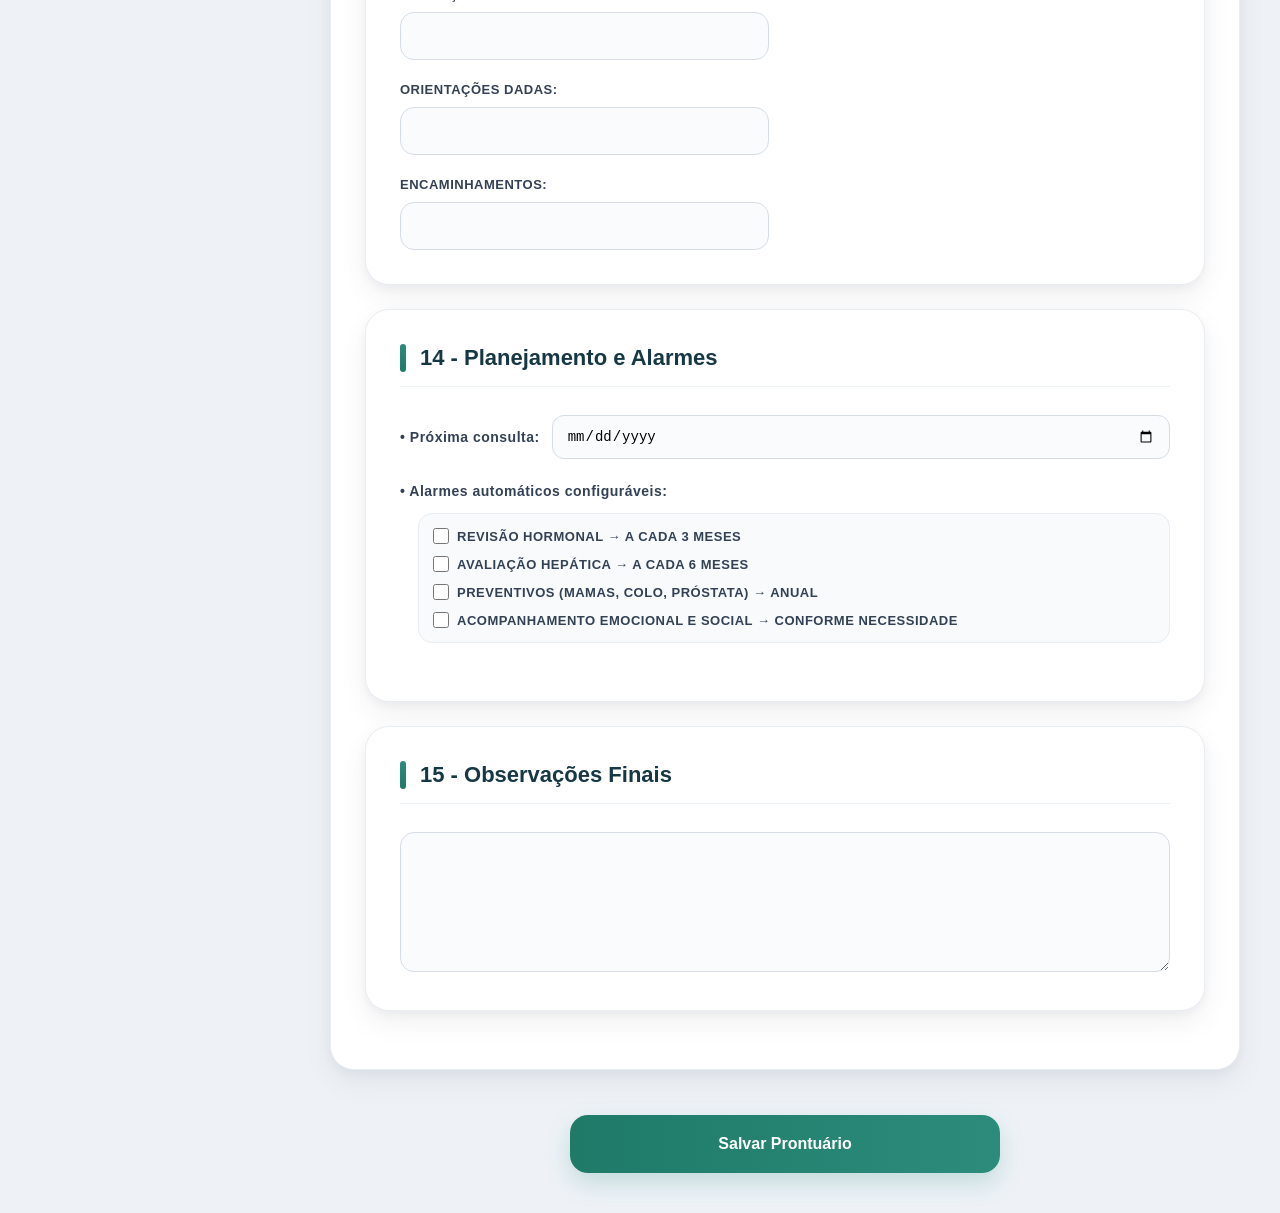
==== commit a271e411: "Logo" ====
--- a/TelaInicial/Index.html
+++ b/TelaInicial/Index.html
@@ -15,10 +15,24 @@
   <div class="sidebar">
 
     <div class="logo">
-      <h2>Logo</h2>
-      <p class="subtitle">PRONTUÁRIO ELETRÔNICO</p>
-      <p>Anamnese, exame físico e acompanhamento integral</p>
-    </div>
+
+  <img 
+    src="logo.png" 
+    alt="Logo VitaFlow"
+    class="logo-img"
+  >
+
+  <h2>AnhangueraMed</h2>
+
+  <p class="subtitle">
+    PRONTUÁRIO ELETRÔNICO
+  </p>
+
+  <p>
+    Anamnese, exame físico e acompanhamento integral
+  </p>
+
+</div>
 
     <nav class="menu">
 
--- a/TelaInicial/style.css
+++ b/TelaInicial/style.css
@@ -30,27 +30,76 @@
   border-right:1px solid rgba(255,255,255,.08);
 }
 
-.logo{ margin-bottom:45px; }
-
+/* =========================
+   LOGO
+========================= */
+
+
+.logo{
+  display:flex;
+  flex-direction:column;
+  align-items:center;
+
+  text-align:center;
+
+  gap:10px;
+
+  margin-bottom:25px;
+}
+
+/* IMAGEM */
+.logo-img{
+  width: 120px;
+  height:auto;
+
+  object-fit:contain;
+
+  margin-bottom:12px;
+
+  filter:
+  drop-shadow(0 4px 12px rgba(255,255,255,0.15));
+}
+
+/* TÍTULO */
 .logo h2{
-  font-size:32px;
+  font-size:29px;
   font-weight:800;
-  margin-bottom:10px;
+
+  margin-bottom:2px;
+
   letter-spacing:1px;
-}
-
+
+  color:white;
+}
+
+/* SUBTÍTULO */
 .subtitle{
   font-size:13px;
+
   text-transform:uppercase;
+
   letter-spacing:2px;
-  opacity:.8;
-  margin-bottom:10px;
-}
-
+
+  font-weight:600;
+
+  color:#cbd5e1;
+
+  opacity:.9;
+
+  margin-bottom:6px;
+}
+
+/* TEXTO */
 .logo p:last-child{
   font-size:14px;
+
   line-height:1.6;
-  opacity:.85;
+
+  color:#94a3b8;
+
+  opacity:.9;
+
+  max-width:240px;
 }
 
 .menu{
